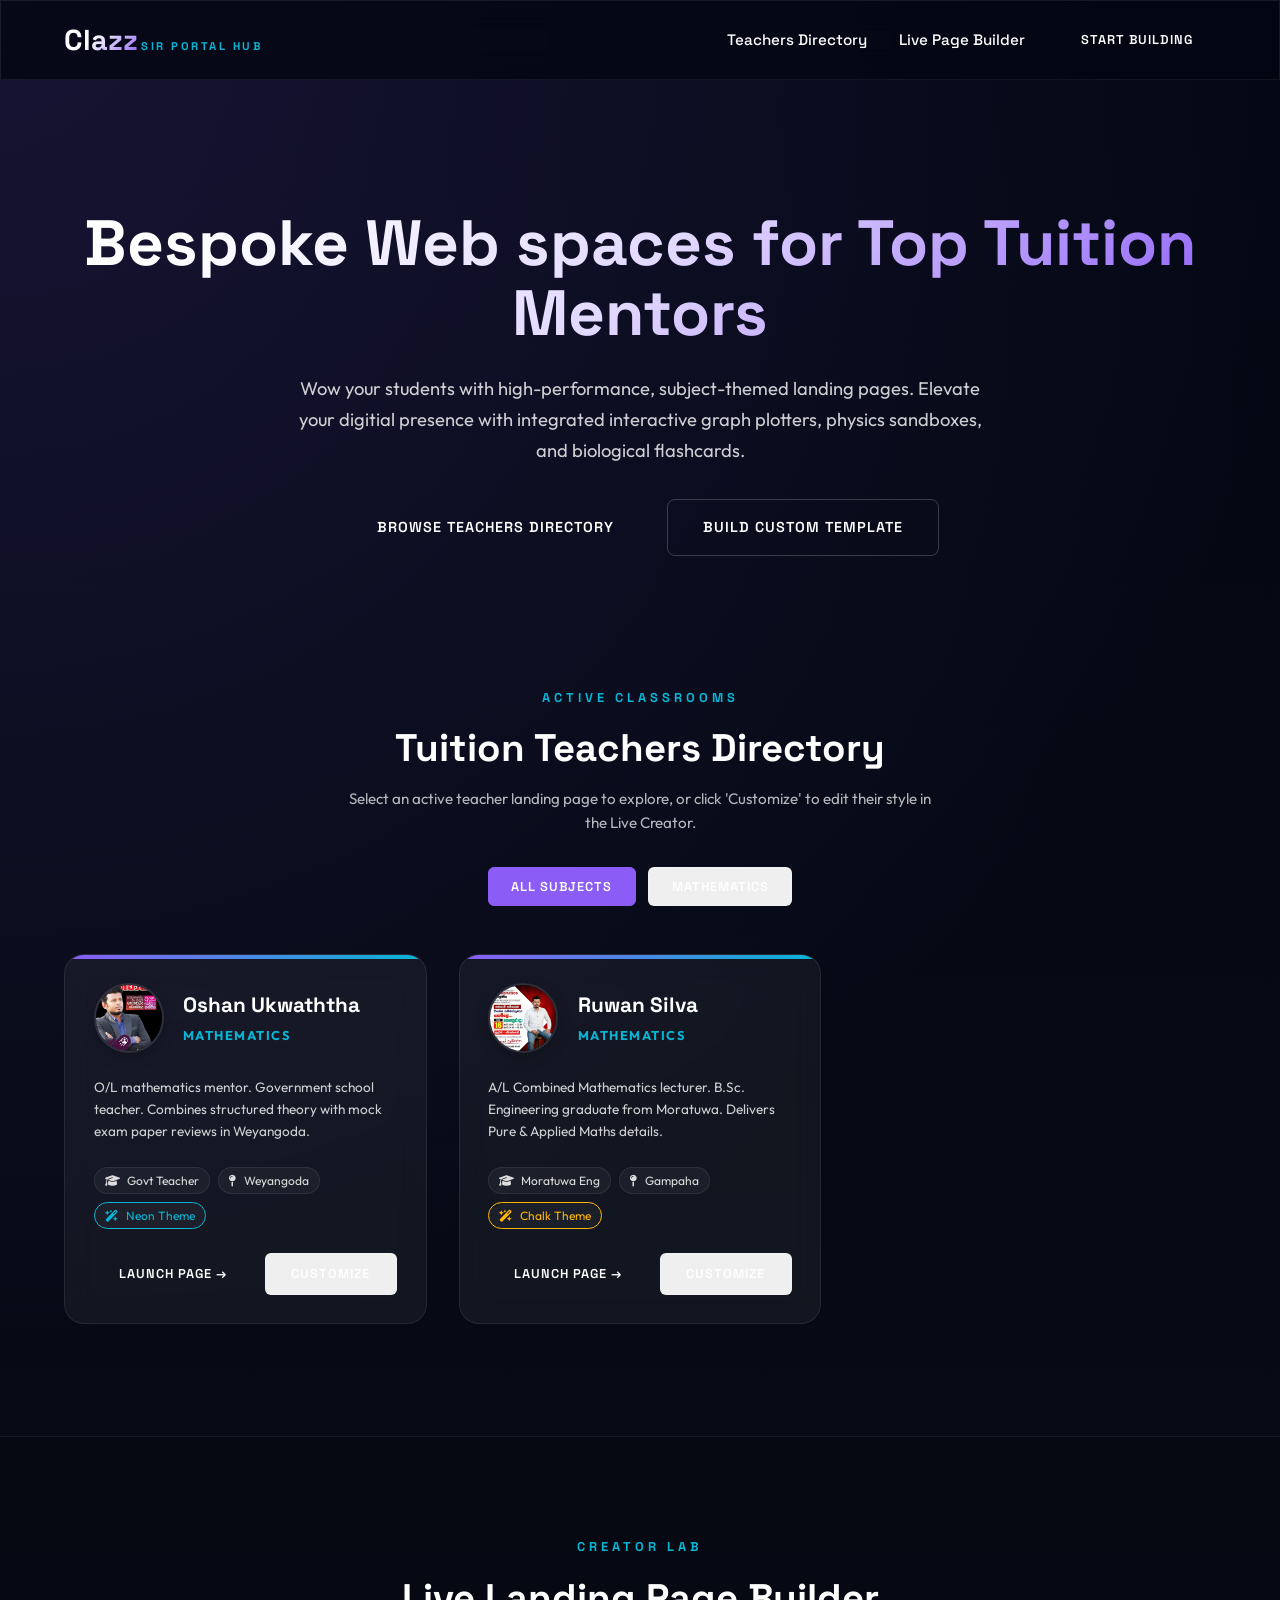
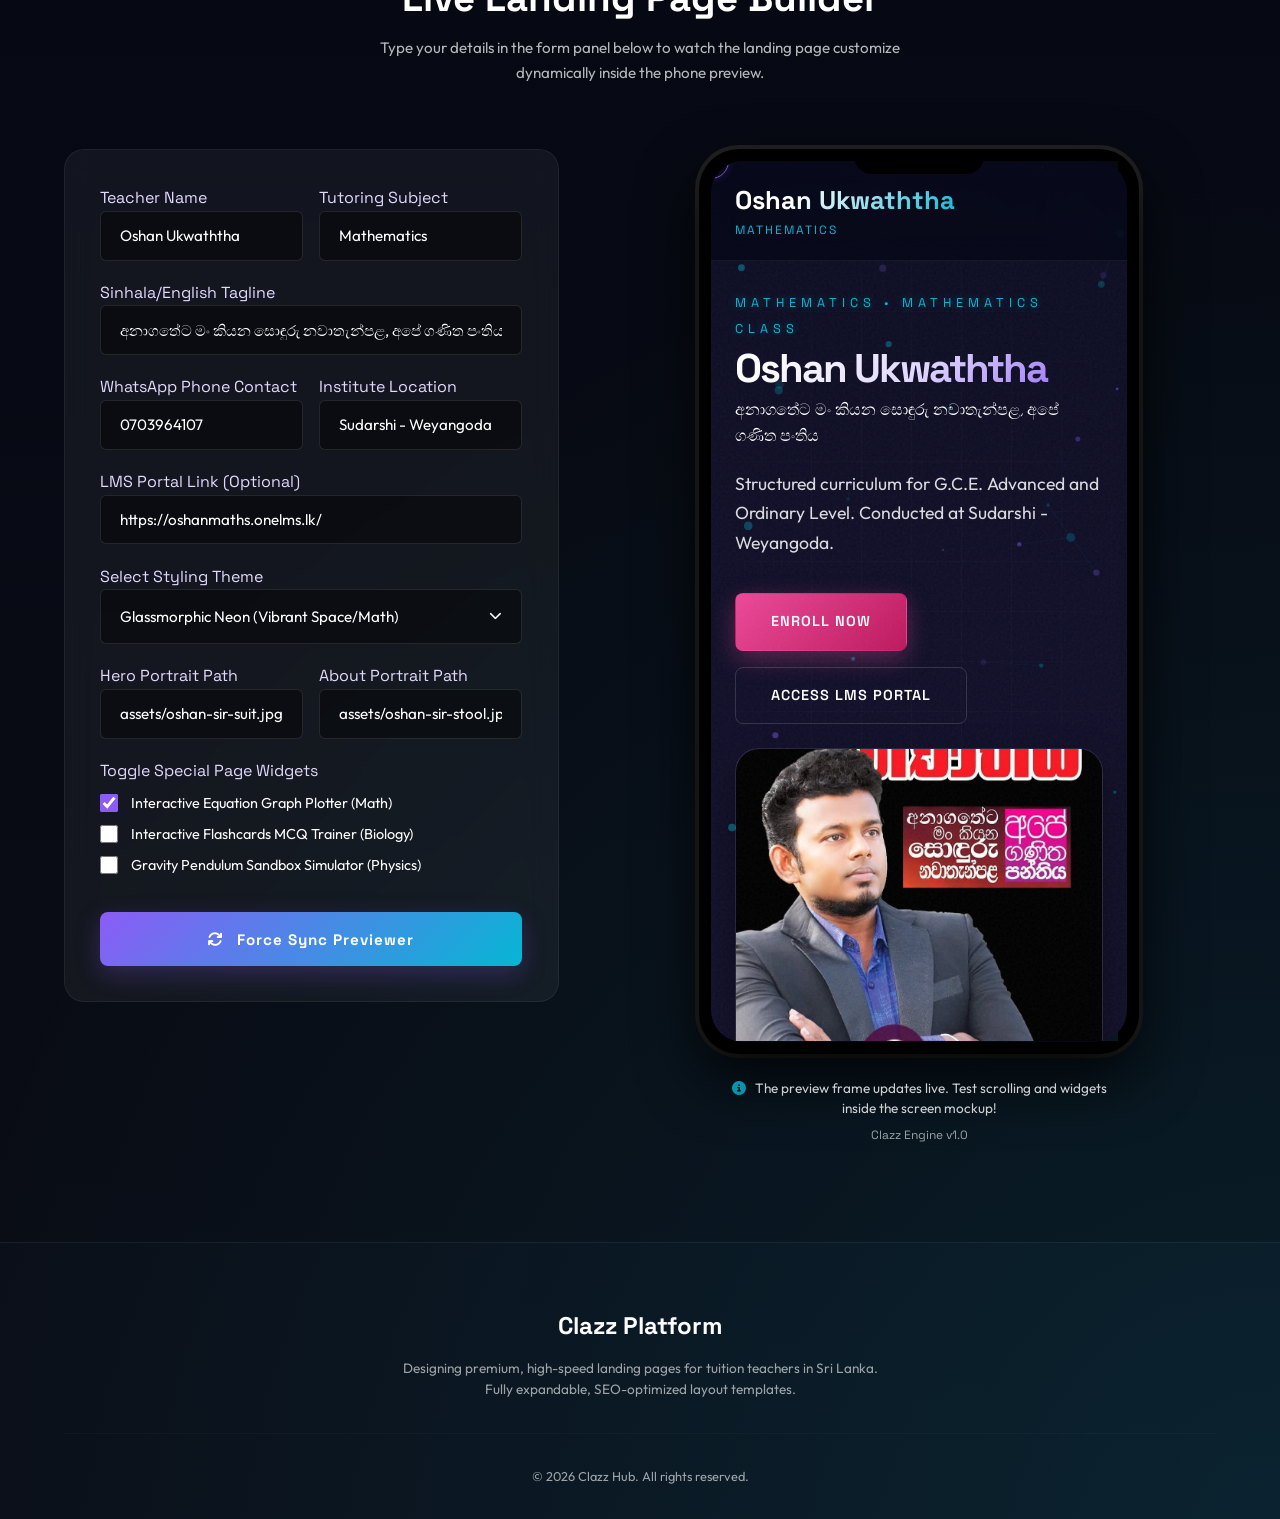
==== index.html @ f892ea35 "Implement 4 new bespoke styling themes: Minimalist Zen, Synthwave Terminal with typewriter effect, L" ====
<!DOCTYPE html>
<html lang="en">
<head>
  <meta charset="UTF-8">
  <meta name="viewport" content="width=device-width, initial-scale=1.0">
  <title>Clazz | Tuition Teacher Showcase & Landing Creator</title>
  
  <!-- Font Awesome -->
  <link rel="stylesheet" href="https://cdnjs.cloudflare.com/ajax/libs/font-awesome/6.5.2/css/all.min.css" />
  
  <!-- Core Clazz Stylesheet -->
  <link rel="stylesheet" href="css/clazz-core.css?v=1.0.2">
  
  <!-- Hub Stylesheet -->
  <link rel="stylesheet" href="css/hub.css?v=1.0.2">
  
  <style>
    .hub-filter-tab {
      cursor: pointer;
    }
    
    .hub-filter-tab.active {
      background: var(--hub-primary);
      color: #fff !important;
      border-color: var(--hub-primary);
    }
    
    .form-checkbox-group {
      display: flex;
      flex-direction: column;
      gap: 0.5rem;
      text-align: left;
      margin-top: 0.5rem;
    }
    
    .form-checkbox-item {
      display: flex;
      align-items: center;
      gap: 0.8rem;
      font-size: 0.9rem;
      cursor: pointer;
      user-select: none;
    }
    
    .form-checkbox-item input {
      width: 18px;
      height: 18px;
      cursor: pointer;
      accent-color: var(--hub-primary);
    }
  </style>
</head>
<body class="hub-body">

  <!-- Noise Overlay for Cinematic Texture -->
  <div class="noise-overlay"></div>

  <!-- Header / Navigation -->
  <nav class="navbar glass" style="border-bottom: 1px solid var(--hub-border); background: rgba(3, 7, 18, 0.8);">
    <div class="container" style="display: flex; justify-content: space-between; align-items: center; padding: 1rem 1.5rem;">
      <a href="#" class="nav-brand">
        <span class="logo-text" style="background: linear-gradient(135deg, #fff 40%, var(--hub-primary) 100%); -webkit-background-clip: text; -webkit-text-fill-color: transparent; font-family: 'Space Grotesk', sans-serif; font-size: 1.8rem; font-weight: 800;">Clazz</span>
        <span style="font-size: 0.7rem; color: var(--hub-secondary); text-transform: uppercase; font-family: 'Space Grotesk', sans-serif; letter-spacing: 2.5px; font-weight: bold; margin-top: -3px;">Sir Portal Hub</span>
      </a>
      <div class="nav-links" style="display: flex; align-items: center; gap: 2rem;">
        <a href="#teachers-section" class="nav-link" style="font-family: 'Space Grotesk', sans-serif; font-size: 0.95rem; font-weight: 500;">Teachers Directory</a>
        <a href="#creator-section" class="nav-link" style="font-family: 'Space Grotesk', sans-serif; font-size: 0.95rem; font-weight: 500;">Live Page Builder</a>
        <a href="#creator-section" class="btn btn-sm btn-primary">Start Building</a>
      </div>
    </div>
  </nav>

  <!-- Hero Section -->
  <header class="hub-hero">
    <div class="container">
      <h1>Bespoke Web spaces for Top Tuition Mentors</h1>
      <p>Wow your students with high-performance, subject-themed landing pages. Elevate your digitial presence with integrated interactive graph plotters, physics sandboxes, and biological flashcards.</p>
      <div class="flex-center" style="gap: 1rem; flex-wrap: wrap;">
        <a href="#teachers-section" class="btn btn-primary">Browse Teachers Directory</a>
        <a href="#creator-section" class="btn btn-outline" style="color: #fff; border-color: rgba(255,255,255,0.2);">Build Custom Template</a>
      </div>
    </div>
  </header>

  <!-- Teachers Showcase Directory -->
  <section id="teachers-section" style="padding: 4rem 0;">
    <div class="container">
      <div style="text-align: center; margin-bottom: 2rem;">
        <span style="font-family: 'Space Grotesk', sans-serif; font-size: 0.8rem; letter-spacing: 4px; color: var(--hub-secondary); font-weight: bold; text-transform: uppercase;">Active Classrooms</span>
        <h2 style="font-family: 'Space Grotesk', sans-serif; font-size: 2.4rem; font-weight: 800; margin-top: 0.5rem; margin-bottom: 0.5rem;">Tuition Teachers Directory</h2>
        <p style="opacity: 0.7; font-size: 0.95rem; max-width: 600px; margin: 0 auto;">Select an active teacher landing page to explore, or click 'Customize' to edit their style in the Live Creator.</p>
      </div>
      
      <!-- Category Tabs -->
      <div class="flex-center" style="gap: 0.8rem; margin: 2rem 0; flex-wrap: wrap;">
        <button class="btn btn-sm hub-filter-tab active" data-filter="all">All Subjects</button>
        <button class="btn btn-sm btn-outline hub-filter-tab" style="color: #fff; border-color: rgba(255,255,255,0.15);" data-filter="mathematics">Mathematics</button>
      </div>
      
      <!-- Directory Grid -->
      <div class="teacher-grid">
        <!-- Oshan Sir Card -->
        <div class="teacher-hub-card glass" data-subject="mathematics">
          <div class="hub-card-header">
            <img class="hub-card-avatar" src="assets/oshan-sir-suit.jpg" alt="Oshan Ukwaththa">
            <div class="hub-card-title">
              <h3>Oshan Ukwaththa</h3>
              <span>Mathematics</span>
            </div>
          </div>
          <p style="font-size: 0.85rem; opacity: 0.8; line-height: 1.6;">O/L mathematics mentor. Government school teacher. Combines structured theory with mock exam paper reviews in Weyangoda.</p>
          <div class="hub-card-tags">
            <span class="hub-card-tag"><i class="fa-solid fa-graduation-cap" style="margin-right: 4px;"></i> Govt Teacher</span>
            <span class="hub-card-tag"><i class="fa-solid fa-map-pin" style="margin-right: 4px;"></i> Weyangoda</span>
            <span class="hub-card-tag" style="border-color: var(--hub-secondary); color: var(--hub-secondary);"><i class="fa-solid fa-wand-magic-sparkles" style="margin-right: 4px;"></i> Neon Theme</span>
          </div>
          <div class="hub-card-actions">
            <a href="oshan-maths.html" target="_blank" class="btn btn-sm btn-primary">Launch Page &rarr;</a>
            <button class="btn btn-sm btn-outline btn-edit-teacher" style="color:#fff; border-color:rgba(255,255,255,0.15);" data-teacher="oshan">Customize</button>
          </div>
        </div>
        
        <!-- Ruwan Sir Card -->
        <div class="teacher-hub-card glass" data-subject="mathematics">
          <div class="hub-card-header">
            <img class="hub-card-avatar" src="assets/oshan-sir-stool.jpg" alt="Ruwan Silva">
            <div class="hub-card-title">
              <h3>Ruwan Silva</h3>
              <span>Mathematics</span>
            </div>
          </div>
          <p style="font-size: 0.85rem; opacity: 0.8; line-height: 1.6;">A/L Combined Mathematics lecturer. B.Sc. Engineering graduate from Moratuwa. Delivers Pure & Applied Maths details.</p>
          <div class="hub-card-tags">
            <span class="hub-card-tag"><i class="fa-solid fa-graduation-cap" style="margin-right: 4px;"></i> Moratuwa Eng</span>
            <span class="hub-card-tag"><i class="fa-solid fa-map-pin" style="margin-right: 4px;"></i> Gampaha</span>
            <span class="hub-card-tag" style="border-color: #ffb700; color: #ffb700;"><i class="fa-solid fa-wand-magic-sparkles" style="margin-right: 4px;"></i> Chalk Theme</span>
          </div>
          <div class="hub-card-actions">
            <a href="ruwan-maths.html" target="_blank" class="btn btn-sm btn-primary">Launch Page &rarr;</a>
            <button class="btn btn-sm btn-outline btn-edit-teacher" style="color:#fff; border-color:rgba(255,255,255,0.15);" data-teacher="ruwan">Customize</button>
          </div>
        </div>
      </div>
    </div>
  </section>

  <!-- Live Clazz Creator / Previewer -->
  <section id="creator-section" class="creator-section">
    <div class="container">
      <div style="text-align: center; margin-bottom: 4rem;">
        <span style="font-family: 'Space Grotesk', sans-serif; font-size: 0.8rem; letter-spacing: 4px; color: var(--hub-secondary); font-weight: bold; text-transform: uppercase;">Creator Lab</span>
        <h2 style="font-family: 'Space Grotesk', sans-serif; font-size: 2.4rem; font-weight: 800; margin-top: 0.5rem; margin-bottom: 0.5rem;">Live Landing Page Builder</h2>
        <p style="opacity: 0.7; font-size: 0.95rem; max-width: 600px; margin: 0 auto;">Type your details in the form panel below to watch the landing page customize dynamically inside the phone preview.</p>
      </div>
      
      <div class="creator-grid">
        <!-- Input Form Panel -->
        <div class="creator-form-panel">
          <form id="hubCreatorForm" class="glass form-card" style="border-radius: 20px; border: 1px solid var(--hub-border); display: flex; flex-direction: column; gap: 1.2rem;">
            
            <div class="form-group-row">
              <div class="form-group">
                <label for="creName" style="color: #e2d9ff; font-family: 'Space Grotesk', sans-serif;">Teacher Name</label>
                <input type="text" id="creName" class="form-input" style="background: rgba(0,0,0,0.4);" value="Oshan Ukwaththa">
              </div>
              <div class="form-group">
                <label for="creSub" style="color: #e2d9ff; font-family: 'Space Grotesk', sans-serif;">Tutoring Subject</label>
                <input type="text" id="creSub" class="form-input" style="background: rgba(0,0,0,0.4);" value="Mathematics">
              </div>
            </div>
            
            <div class="form-group">
              <label for="creTag" style="color: #e2d9ff; font-family: 'Space Grotesk', sans-serif;">Sinhala/English Tagline</label>
              <input type="text" id="creTag" class="form-input" style="background: rgba(0,0,0,0.4);" value="අනාගතේට මං කියන සොඳුරු නවාතැන්පළ, අපේ ගණිත පංතිය">
            </div>

            <div class="form-group-row">
              <div class="form-group">
                <label for="crePhone" style="color: #e2d9ff; font-family: 'Space Grotesk', sans-serif;">WhatsApp Phone Contact</label>
                <input type="tel" id="crePhone" class="form-input" style="background: rgba(0,0,0,0.4);" value="0703964107">
              </div>
              <div class="form-group">
                <label for="creLoc" style="color: #e2d9ff; font-family: 'Space Grotesk', sans-serif;">Institute Location</label>
                <input type="text" id="creLoc" class="form-input" style="background: rgba(0,0,0,0.4);" value="Sudarshi - Weyangoda">
              </div>
            </div>

            <div class="form-group">
              <label for="creLms" style="color: #e2d9ff; font-family: 'Space Grotesk', sans-serif;">LMS Portal Link (Optional)</label>
              <input type="url" id="creLms" class="form-input" style="background: rgba(0,0,0,0.4);" placeholder="e.g. https://oshanmaths.onelms.lk/" value="https://oshanmaths.onelms.lk/">
            </div>

            <div class="form-group">
              <label style="color: #e2d9ff; font-family: 'Space Grotesk', sans-serif;">Select Styling Theme</label>
              <div class="custom-select-wrapper" style="position: relative; width: 100%;">
                <div class="custom-select-trigger form-input" onclick="toggleCustomSelect(event)" style="display: flex; justify-content: space-between; align-items: center; cursor: pointer; background: rgba(0, 0, 0, 0.4) !important;">
                  <span id="selectedThemeText" style="pointer-events: none;">Glassmorphic Neon (Vibrant Space/Math)</span>
                  <i class="fa-solid fa-chevron-down" id="themeChevron" style="font-size: 0.8rem; transition: transform 0.3s; margin-left: 8px; pointer-events: none;"></i>
                </div>
                <div class="custom-options glass" id="themeOptionsList" style="position: absolute; top: calc(100% + 6px); left: 0; right: 0; border-radius: 8px; z-index: 1000; display: none; flex-direction: column; overflow: hidden; box-shadow: 0 10px 25px rgba(0,0,0,0.5);">
                  <div class="custom-option active" data-value="neon" onclick="selectCustomOption(event, 'neon')" style="padding: 0.8rem 1.2rem; cursor: pointer; transition: all 0.2s;">Glassmorphic Neon (Vibrant Space/Math)</div>
                  <div class="custom-option" data-value="chalk" onclick="selectCustomOption(event, 'chalk')" style="padding: 0.8rem 1.2rem; cursor: pointer; transition: all 0.2s;">Chalkboard Blackboard (Chalk/Handwritten)</div>
                  <div class="custom-option" data-value="cyber" onclick="selectCustomOption(event, 'cyber')" style="padding: 0.8rem 1.2rem; cursor: pointer; transition: all 0.2s;">Cyber Bio-Verse (Neon Cyberpunk/Biology)</div>
                  <div class="custom-option" data-value="lux" onclick="selectCustomOption(event, 'lux')" style="padding: 0.8rem 1.2rem; cursor: pointer; transition: all 0.2s;">Luxury Academic (Gold/Navy/Commerce)</div>
                  <div class="custom-option" data-value="minimal" onclick="selectCustomOption(event, 'minimal')" style="padding: 0.8rem 1.2rem; cursor: pointer; transition: all 0.2s;">Minimalist Zen (Apple-Style/Clean)</div>
                  <div class="custom-option" data-value="terminal" onclick="selectCustomOption(event, 'terminal')" style="padding: 0.8rem 1.2rem; cursor: pointer; transition: all 0.2s;">Synthwave Terminal (Retro-Tech/ICT)</div>
                  <div class="custom-option" data-value="prism" onclick="selectCustomOption(event, 'prism')" style="padding: 0.8rem 1.2rem; cursor: pointer; transition: all 0.2s;">Liquid Prism (Molecular/Chemistry)</div>
                  <div class="custom-option" data-value="heritage" onclick="selectCustomOption(event, 'heritage')" style="padding: 0.8rem 1.2rem; cursor: pointer; transition: all 0.2s;">Classic Heritage (Ink & Gold/Literature)</div>
                </div>
                <!-- Hidden input to store value for JS engine -->
                <input type="hidden" id="creTheme" value="neon">
              </div>
            </div>

            <div class="form-group-row">
              <div class="form-group">
                <label for="creHeroPhoto" style="color: #e2d9ff; font-family: 'Space Grotesk', sans-serif;">Hero Portrait Path</label>
                <input type="text" id="creHeroPhoto" class="form-input" style="background: rgba(0,0,0,0.4);" value="assets/oshan-sir-suit.jpg">
              </div>
              <div class="form-group">
                <label for="creAboutPhoto" style="color: #e2d9ff; font-family: 'Space Grotesk', sans-serif;">About Portrait Path</label>
                <input type="text" id="creAboutPhoto" class="form-input" style="background: rgba(0,0,0,0.4);" value="assets/oshan-sir-stool.jpg">
              </div>
            </div>
            
            <div class="form-group">
              <label style="color: #e2d9ff; font-family: 'Space Grotesk', sans-serif;">Toggle Special Page Widgets</label>
              <div class="form-checkbox-group">
                <label class="form-checkbox-item">
                  <input type="checkbox" id="wGraph" checked>
                  <span>Interactive Equation Graph Plotter (Math)</span>
                </label>
                <label class="form-checkbox-item">
                  <input type="checkbox" id="wMCQ">
                  <span>Interactive Flashcards MCQ Trainer (Biology)</span>
                </label>
                <label class="form-checkbox-item">
                  <input type="checkbox" id="wPhysics">
                  <span>Gravity Pendulum Sandbox Simulator (Physics)</span>
                </label>
              </div>
            </div>

            <button type="button" class="creator-btn" onclick="updatePreview()" style="margin-top: 1rem;">
              <i class="fa-solid fa-arrows-rotate" style="margin-right: 8px;"></i> Force Sync Previewer
            </button>
          </form>
        </div>
        
        <!-- Live iPhone Device Previewer Pane -->
        <div class="preview-panel">
          <div class="phone-mockup">
            <div class="phone-notch"></div>
            <div class="phone-screen">
              <iframe id="previewIframe" src="template.html?t=custom"></iframe>
            </div>
          </div>
          <div style="text-align: center; max-width: 380px;">
            <p style="font-size: 0.85rem; opacity: 0.8; line-height: 1.5; margin-bottom: 0.5rem;"><i class="fa-solid fa-circle-info" style="color: var(--hub-secondary); margin-right: 6px;"></i> The preview frame updates live. Test scrolling and widgets inside the screen mockup!</p>
            <div style="font-size: 0.75rem; opacity: 0.6; font-family: var(--font-head);">Clazz Engine v1.0</div>
          </div>
        </div>
        
      </div>
    </div>
  </section>

  <!-- Footer -->
  <footer style="padding: 4rem 0 2rem; border-top: 1px solid var(--hub-border);">
    <div class="container" style="text-align: center;">
      <h3 style="font-family: 'Space Grotesk', sans-serif; font-size: 1.5rem; font-weight: 700; color: #fff; margin-bottom: 0.8rem;">Clazz Platform</h3>
      <p style="font-size: 0.85rem; opacity: 0.6; max-width: 500px; margin: 0 auto 2rem;">Designing premium, high-speed landing pages for tuition teachers in Sri Lanka. Fully expandable, SEO-optimized layout templates.</p>
      <div style="border-top: 1px solid rgba(255,255,255,0.05); padding-top: 2rem; font-size: 0.8rem; opacity: 0.6;">
        <p>&copy; 2026 Clazz Hub. All rights reserved.</p>
      </div>
    </div>
  </footer>

  <!-- Scripts -->
  <script src="js/config.js?v=1.0.2"></script>
  <script src="js/hub.js?v=1.0.2"></script>
</body>
</html>
---- css/clazz-core.css ----
/* Clazz Core Stylesheet
   ========================================================================== */
@import url('https://fonts.googleapis.com/css2?family=Outfit:wght@300;400;500;600;700;800;900&family=Space+Grotesk:wght@400;500;700&family=Noto+Sans+Sinhala:wght@400;500;700&family=Caveat:wght@400;700&display=swap');

:root {
  /* Common variables */
  --transition-fast: all 0.2s cubic-bezier(0.4, 0, 0.2, 1);
  --transition-normal: all 0.4s cubic-bezier(0.25, 1, 0.5, 1);
  --transition-slow: all 0.6s cubic-bezier(0.16, 1, 0.3, 1);
  --font-body: 'Outfit', sans-serif;
  --font-head: 'Space Grotesk', sans-serif;
  --font-sinhala: 'Noto Sans Sinhala', sans-serif;
  --font-hand: 'Caveat', cursive;
  
  --max-width: 1200px;
}

/* Reset & Base Styles */
* {
  margin: 0;
  padding: 0;
  box-sizing: border-box;
  outline: none;
}

html {
  scroll-behavior: smooth;
  font-size: 16px;
  overflow-x: hidden;
}

body {
  font-family: var(--font-body);
  line-height: 1.6;
  -webkit-font-smoothing: antialiased;
  -moz-osx-font-smoothing: grayscale;
}

a {
  text-decoration: none;
  color: inherit;
  transition: var(--transition-fast);
}

img {
  max-width: 100%;
  height: auto;
  display: block;
}

ul, ol {
  list-style: none;
}

/* Container */
.container {
  width: 100%;
  max-width: var(--max-width);
  margin: 0 auto;
  padding: 0 1.5rem;
}

/* Typography Utilities */
.sinhala-text {
  font-family: var(--font-sinhala);
}

.handwriting {
  font-family: var(--font-hand);
}

/* Preloader */
.preloader {
  position: fixed;
  inset: 0;
  z-index: 10000;
  display: flex;
  flex-direction: column;
  align-items: center;
  justify-content: center;
  transition: opacity 0.8s cubic-bezier(0.25, 1, 0.5, 1), visibility 0.8s;
}

.preloader.hidden {
  opacity: 0;
  visibility: hidden;
  pointer-events: none;
}

.preloader-spinner {
  width: 60px;
  height: 60px;
  border-radius: 50%;
  border: 3px solid transparent;
  animation: core-spin 1.5s linear infinite;
  margin-bottom: 1.5rem;
}

@keyframes core-spin {
  0% { transform: rotate(0deg); }
  100% { transform: rotate(360deg); }
}

.preloader-text {
  font-family: var(--font-head);
  font-size: 1.2rem;
  letter-spacing: 4px;
  font-weight: 500;
  animation: pulse-glow 1.5s infinite ease-in-out;
}

/* Glassmorphism System */
.glass {
  background: rgba(255, 255, 255, 0.05);
  backdrop-filter: blur(16px);
  -webkit-backdrop-filter: blur(16px);
  border: 1px solid rgba(255, 255, 255, 0.08);
}

.glass-card {
  border-radius: 16px;
  padding: 2.5rem 2rem;
  box-shadow: 0 15px 35px rgba(0, 0, 0, 0.3);
  transition: var(--transition-normal);
}

/* Grid & Layouts */
.grid-2 {
  display: grid;
  grid-template-columns: repeat(2, 1fr);
  gap: 2.5rem;
}

.grid-3 {
  display: grid;
  grid-template-columns: repeat(3, 1fr);
  gap: 2rem;
}

.grid-4 {
  display: grid;
  grid-template-columns: repeat(4, 1fr);
  gap: 1.5rem;
}

.flex-center {
  display: flex;
  align-items: center;
  justify-content: center;
}

/* Common Animations */
.float-element {
  animation: float 6s ease-in-out infinite;
}

@keyframes float {
  0%, 100% { transform: translateY(0); }
  50% { transform: translateY(-15px); }
}

.pulse-glow {
  animation: pulse-glow 2s infinite alternate;
}

@keyframes pulse-glow {
  0% { opacity: 0.6; transform: scale(0.98); }
  100% { opacity: 1; transform: scale(1); }
}

/* Scroll Indicators */
.scroll-indicator {
  position: absolute;
  bottom: 2.5rem;
  left: 50%;
  transform: translateX(-50%);
  display: flex;
  flex-direction: column;
  align-items: center;
  gap: 0.5rem;
  pointer-events: none;
  opacity: 0.7;
}

.scroll-indicator span {
  font-family: var(--font-head);
  font-size: 0.75rem;
  letter-spacing: 3px;
}

.scroll-line {
  width: 2px;
  height: 45px;
  background: linear-gradient(to bottom, currentColor, transparent);
  animation: scroll-slide 2.2s cubic-bezier(0.25, 1, 0.5, 1) infinite;
}

@keyframes scroll-slide {
  0% { transform: scaleY(0); transform-origin: top; }
  50% { transform: scaleY(1); transform-origin: top; }
  50.1% { transform-origin: bottom; }
  100% { transform: scaleY(0); transform-origin: bottom; }
}

/* Buttons */
.btn {
  display: inline-flex;
  align-items: center;
  justify-content: center;
  font-family: var(--font-head);
  font-weight: 600;
  letter-spacing: 1px;
  text-transform: uppercase;
  padding: 1rem 2.2rem;
  border-radius: 8px;
  border: 1px solid transparent;
  cursor: pointer;
  transition: var(--transition-normal);
  font-size: 0.9rem;
}

.btn-sm {
  padding: 0.6rem 1.4rem;
  font-size: 0.8rem;
  border-radius: 6px;
}

.btn-block {
  display: flex;
  width: 100%;
}

/* Custom Cursors */
@media (pointer: fine) {
  .custom-cursor {
    cursor: none !important;
  }
}

.cursor-dot, .cursor-ring {
  position: fixed;
  top: 0;
  left: 0;
  pointer-events: none;
  z-index: 100000;
  transform: translate(-50%, -50%);
  opacity: 0;
  transition: opacity 0.3s ease;
  mix-blend-mode: difference;
}

.cursor-dot {
  width: 6px;
  height: 6px;
  border-radius: 50%;
  background: #fff;
}

.cursor-ring {
  width: 36px;
  height: 36px;
  border-radius: 50%;
  border: 1.5px solid #fff;
  transition: width 0.3s, height 0.3s, border-color 0.3s, background-color 0.3s, transform 0.1s ease-out;
}

.cursor-ring.active {
  width: 50px;
  height: 50px;
  border-color: rgba(255, 255, 255, 0.5);
  background-color: rgba(255, 255, 255, 0.08);
}

/* Responsive Breakpoints */
@media (max-width: 1024px) {
  .grid-3 {
    grid-template-columns: repeat(2, 1fr);
  }
  .grid-4 {
    grid-template-columns: repeat(2, 1fr);
  }
}

@media (max-width: 768px) {
  .grid-2, .grid-3, .grid-4 {
    grid-template-columns: 1fr;
    gap: 1.5rem;
  }
  
  .glass-card {
    padding: 1.8rem 1.2rem;
  }
}

/* Global Form Input Styles */
.form-input {
  width: 100%;
  padding: 0.9rem 1.2rem;
  background: rgba(0, 0, 0, 0.4) !important;
  border: 1px solid rgba(255, 255, 255, 0.1) !important;
  border-radius: 6px;
  color: #ffffff !important;
  font-family: var(--font-body);
  font-size: 0.95rem;
  transition: var(--transition-fast);
}

.form-input:focus {
  border-color: var(--secondary-color, #06b6d4) !important;
  box-shadow: 0 0 10px rgba(6, 182, 212, 0.2) !important;
}

/* Override select dropdown option styling to ensure options are readable */
.form-input option {
  background: #0b0f19 !important;
  color: #ffffff !important;
  padding: 0.5rem;
}
---- css/hub.css ----
/* Clazz Discovery Hub & Page Creator Styles
   ========================================================================== */

:root {
  --hub-primary: #8b5cf6;
  --hub-secondary: #06b6d4;
  --hub-bg: #030712;
  --hub-card-bg: rgba(255, 255, 255, 0.03);
  --hub-border: rgba(255, 255, 255, 0.06);
}

body.hub-body {
  background-color: var(--hub-bg);
  color: #fff;
  font-family: 'Outfit', sans-serif;
  background-image: 
    radial-gradient(circle at 0% 0%, rgba(139, 92, 246, 0.15), transparent 40%),
    radial-gradient(circle at 100% 100%, rgba(6, 182, 212, 0.12), transparent 40%),
    linear-gradient(180deg, var(--hub-bg) 0%, #0b0f19 100%);
  min-height: 100vh;
}

/* Hub Grid Layout */
.hub-hero {
  padding: 8rem 0 4rem;
  text-align: center;
}

.hub-hero h1 {
  font-family: 'Space Grotesk', sans-serif;
  font-weight: 800;
  font-size: clamp(2.5rem, 5vw, 4.2rem);
  line-height: 1.1;
  background: linear-gradient(135deg, #ffffff 10%, #e2d9ff 50%, var(--hub-primary) 100%);
  -webkit-background-clip: text;
  -webkit-text-fill-color: transparent;
  margin-bottom: 1.5rem;
}

.hub-hero p {
  font-size: 1.15rem;
  opacity: 0.8;
  max-width: 700px;
  margin: 0 auto 2rem;
  line-height: 1.7;
}

/* Directory Cards */
.teacher-grid {
  display: grid;
  grid-template-columns: repeat(auto-fill, minmax(320px, 1fr));
  gap: 2rem;
  margin: 3rem 0;
}

.teacher-hub-card {
  border-radius: 20px;
  padding: 1.8rem;
  display: flex;
  flex-direction: column;
  gap: 1.5rem;
  position: relative;
  overflow: hidden;
  transition: all 0.4s cubic-bezier(0.25, 1, 0.5, 1);
}

.teacher-hub-card::before {
  content: "";
  position: absolute;
  top: 0;
  left: 0;
  right: 0;
  height: 4px;
  background: linear-gradient(90deg, var(--hub-primary), var(--hub-secondary));
}

.teacher-hub-card:hover {
  transform: translateY(-8px);
  border-color: rgba(6, 182, 212, 0.2);
  box-shadow: 0 20px 40px rgba(0, 0, 0, 0.4), 0 0 20px rgba(6, 182, 212, 0.05);
}

.hub-card-header {
  display: flex;
  align-items: center;
  gap: 1.2rem;
}

.hub-card-avatar {
  width: 70px;
  height: 70px;
  border-radius: 50%;
  object-fit: cover;
  border: 2px solid rgba(255, 255, 255, 0.1);
  box-shadow: 0 5px 15px rgba(0,0,0,0.2);
}

.hub-card-title h3 {
  font-family: 'Space Grotesk', sans-serif;
  font-size: 1.3rem;
  font-weight: 700;
  color: #fff;
}

.hub-card-title span {
  font-size: 0.8rem;
  text-transform: uppercase;
  letter-spacing: 1.5px;
  color: var(--hub-secondary);
  font-weight: bold;
}

.hub-card-tags {
  display: flex;
  gap: 0.5rem;
  flex-wrap: wrap;
}

.hub-card-tag {
  background: rgba(255,255,255,0.04);
  border: 1px solid rgba(255,255,255,0.08);
  font-size: 0.75rem;
  padding: 3px 10px;
  border-radius: 20px;
  color: #ddd;
}

.hub-card-actions {
  display: grid;
  grid-template-columns: 1.2fr 1fr;
  gap: 0.8rem;
  margin-top: auto;
}

/* Creator Layout */
.creator-section {
  padding: 6rem 0;
  border-top: 1px solid var(--hub-border);
  background: rgba(0, 0, 0, 0.15);
}

.creator-grid {
  display: grid;
  grid-template-columns: 1fr 1.2fr;
  gap: 4rem;
  align-items: start;
}

.creator-form-panel {
  display: flex;
  flex-direction: column;
  gap: 2rem;
}

.form-group-row {
  display: grid;
  grid-template-columns: repeat(2, 1fr);
  gap: 1rem;
}

.form-card {
  padding: 2.2rem;
  border-radius: 16px;
}

.creator-btn {
  background: linear-gradient(135deg, var(--hub-primary) 0%, var(--hub-secondary) 100%);
  color: #fff;
  border: none;
  font-family: 'Space Grotesk', sans-serif;
  font-weight: 700;
  letter-spacing: 1px;
  box-shadow: 0 8px 24px rgba(139, 92, 246, 0.25);
  cursor: pointer;
  border-radius: 8px;
  padding: 1.1rem;
  transition: all 0.3s ease;
  font-size: 0.95rem;
}

.creator-btn:hover {
  transform: translateY(-2px);
  box-shadow: 0 12px 30px rgba(139, 92, 246, 0.45);
}

/* Preview Device Mockup */
.preview-panel {
  position: sticky;
  top: 7rem;
  display: flex;
  flex-direction: column;
  align-items: center;
  gap: 1.5rem;
}

.phone-mockup {
  width: 100%;
  max-width: 440px;
  aspect-ratio: 9 / 18.5;
  background: #000;
  border-radius: 40px;
  padding: 12px;
  box-shadow: 0 25px 60px rgba(0, 0, 0, 0.8), 0 0 0 4px #222;
  position: relative;
  overflow: hidden;
}

.phone-screen {
  width: 100%;
  height: 100%;
  background: #050816;
  border-radius: 32px;
  overflow: hidden;
  position: relative;
}

.phone-notch {
  position: absolute;
  top: 0;
  left: 50%;
  transform: translateX(-50%);
  width: 130px;
  height: 25px;
  background: #000;
  border-bottom-left-radius: 18px;
  border-bottom-right-radius: 18px;
  z-index: 100;
}

.phone-screen iframe {
  width: 100%;
  height: 100%;
  border: none;
  display: block;
}

/* Responsive Hub */
@media (max-width: 1024px) {
  .creator-grid {
    grid-template-columns: 1fr;
    gap: 3rem;
  }
  
  .preview-panel {
    position: static;
  }
}

/* Custom Select Dropdown Styles */
.custom-select-trigger:hover {
  border-color: var(--hub-primary) !important;
}

.custom-options {
  background: rgba(11, 15, 25, 0.96) !important;
  backdrop-filter: blur(15px);
  -webkit-backdrop-filter: blur(15px);
  border: 1px solid rgba(255, 255, 255, 0.1) !important;
  border-radius: 8px;
}

.custom-option {
  font-size: 0.9rem;
  color: rgba(255, 255, 255, 0.85) !important;
  padding: 0.8rem 1.2rem;
  cursor: pointer;
  transition: all 0.2s;
  text-align: left;
}

.custom-option:hover {
  background: rgba(139, 92, 246, 0.15) !important;
  color: #ffffff !important;
}

.custom-option.active {
  background: linear-gradient(135deg, var(--hub-primary), var(--hub-secondary)) !important;
  color: #ffffff !important;
  font-weight: 600;
}
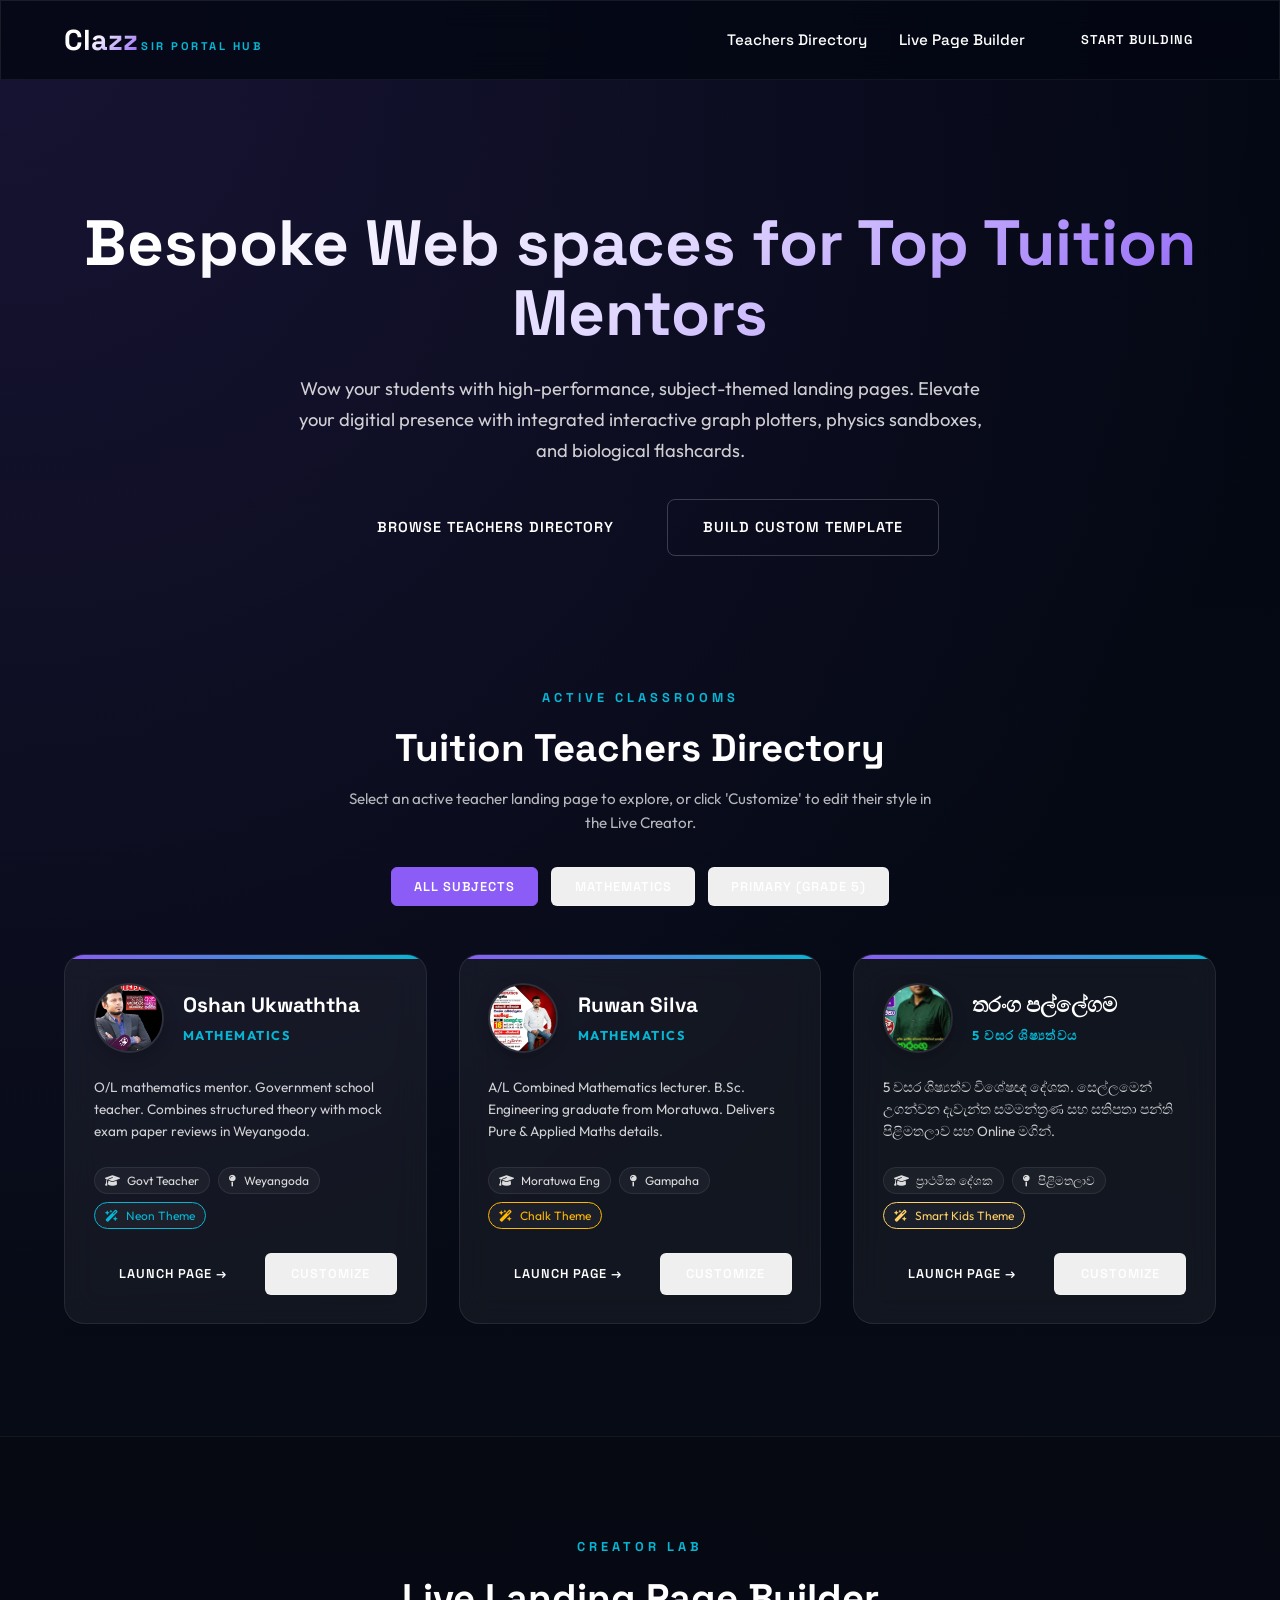
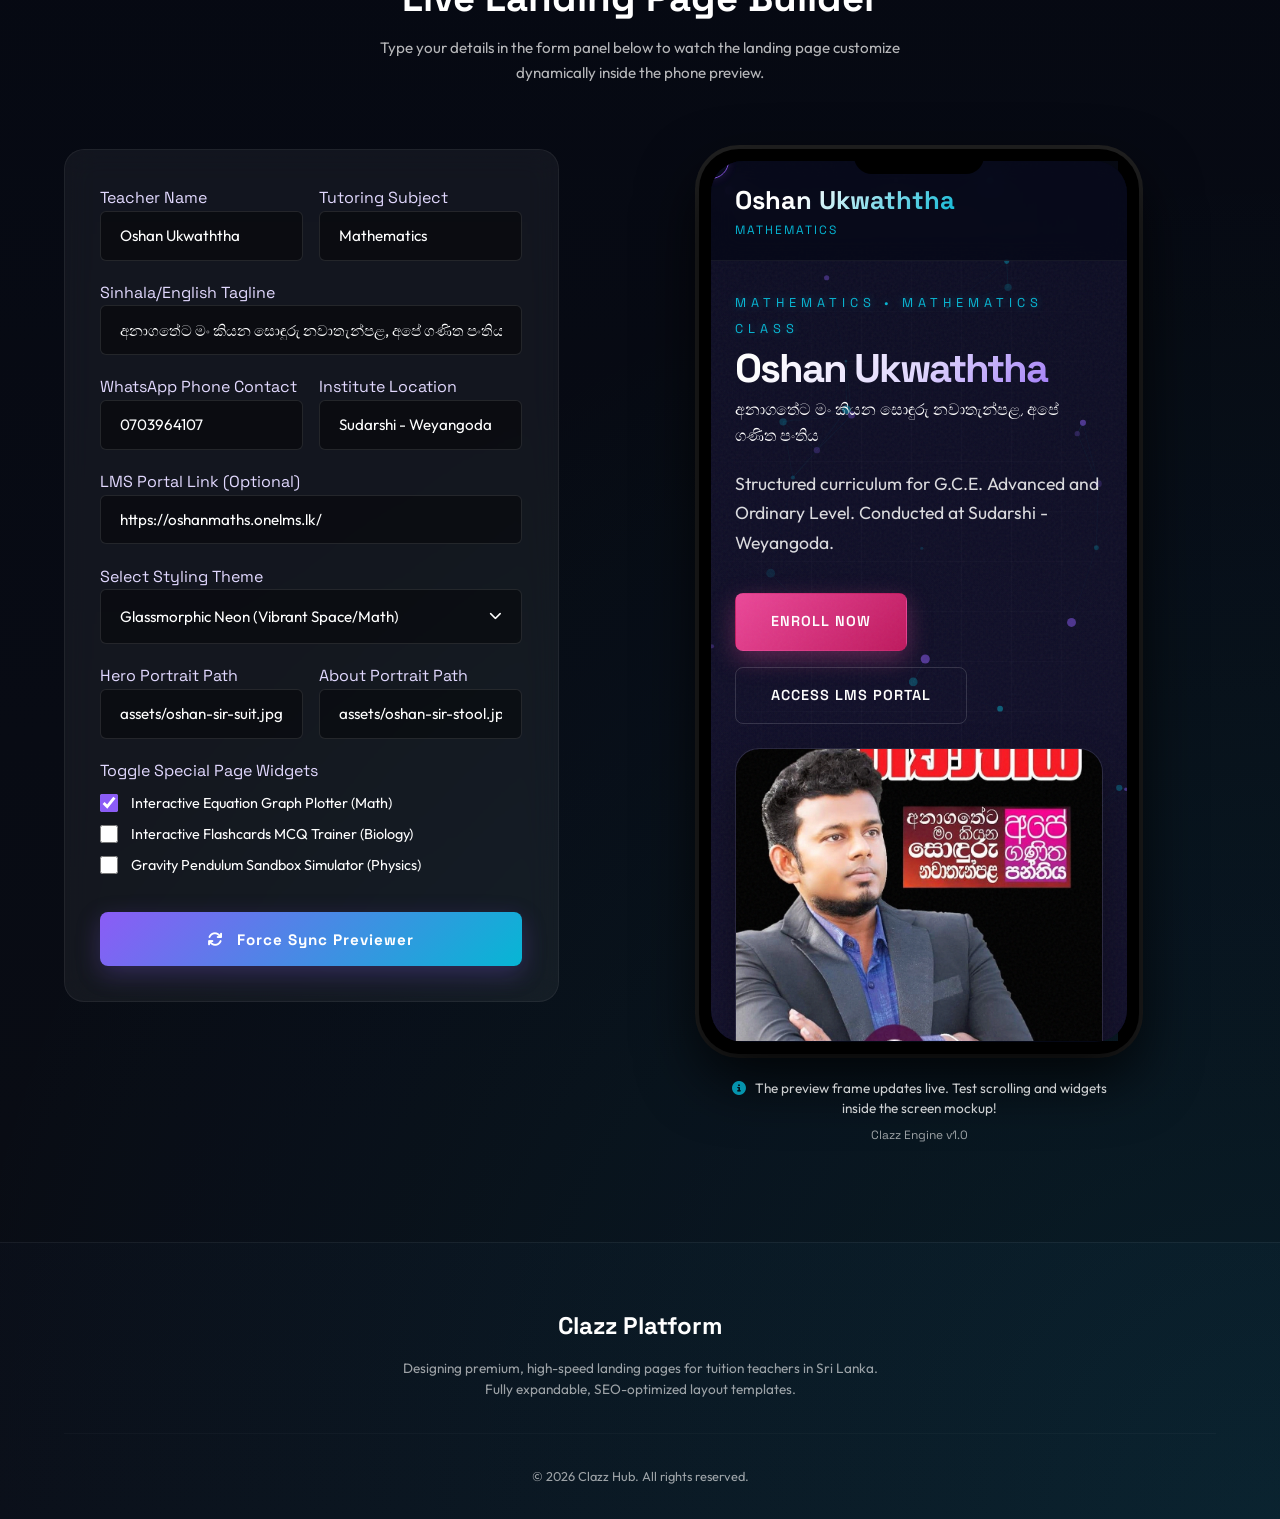
==== commit 3636fd0b: "Configure Tharanga Pallegama for 5 Grade Scholarship, crop portrait, add YouTube videos showcase ren" ====
--- a/index.html
+++ b/index.html
@@ -95,6 +95,7 @@
       <div class="flex-center" style="gap: 0.8rem; margin: 2rem 0; flex-wrap: wrap;">
         <button class="btn btn-sm hub-filter-tab active" data-filter="all">All Subjects</button>
         <button class="btn btn-sm btn-outline hub-filter-tab" style="color: #fff; border-color: rgba(255,255,255,0.15);" data-filter="mathematics">Mathematics</button>
+        <button class="btn btn-sm btn-outline hub-filter-tab" style="color: #fff; border-color: rgba(255,255,255,0.15);" data-filter="primary">Primary (Grade 5)</button>
       </div>
       
       <!-- Directory Grid -->
@@ -138,6 +139,27 @@
           <div class="hub-card-actions">
             <a href="ruwan-maths.html" target="_blank" class="btn btn-sm btn-primary">Launch Page &rarr;</a>
             <button class="btn btn-sm btn-outline btn-edit-teacher" style="color:#fff; border-color:rgba(255,255,255,0.15);" data-teacher="ruwan">Customize</button>
+          </div>
+        </div>
+        
+        <!-- Tharanga Sir Card -->
+        <div class="teacher-hub-card glass" data-subject="primary">
+          <div class="hub-card-header">
+            <img class="hub-card-avatar" src="assets/tharanga-sir.jpg" alt="තරංග පල්ලේගම">
+            <div class="hub-card-title">
+              <h3>තරංග පල්ලේගම</h3>
+              <span>5 වසර ශිෂ්‍යත්වය</span>
+            </div>
+          </div>
+          <p style="font-size: 0.85rem; opacity: 0.8; line-height: 1.6;">5 වසර ශිෂ්‍යත්ව විශේෂඥ දේශක. සෙල්ලමෙන් උගන්වන දැවැන්ත සම්මන්ත්‍රණ සහ සතිපතා පන්ති පිළිමතලාව සහ Online මගින්.</p>
+          <div class="hub-card-tags">
+            <span class="hub-card-tag"><i class="fa-solid fa-graduation-cap" style="margin-right: 4px;"></i> ප්‍රාථමික දේශක</span>
+            <span class="hub-card-tag"><i class="fa-solid fa-map-pin" style="margin-right: 4px;"></i> පිළිමතලාව</span>
+            <span class="hub-card-tag" style="border-color: #ffd166; color: #ffd166;"><i class="fa-solid fa-wand-magic-sparkles" style="margin-right: 4px;"></i> Smart Kids Theme</span>
+          </div>
+          <div class="hub-card-actions">
+            <a href="tharanga-scholarship.html" target="_blank" class="btn btn-sm btn-primary">Launch Page &rarr;</a>
+            <button class="btn btn-sm btn-outline btn-edit-teacher" style="color:#fff; border-color:rgba(255,255,255,0.15);" data-teacher="tharanga">Customize</button>
           </div>
         </div>
       </div>
@@ -206,6 +228,9 @@
                   <div class="custom-option" data-value="terminal" onclick="selectCustomOption(event, 'terminal')" style="padding: 0.8rem 1.2rem; cursor: pointer; transition: all 0.2s;">Synthwave Terminal (Retro-Tech/ICT)</div>
                   <div class="custom-option" data-value="prism" onclick="selectCustomOption(event, 'prism')" style="padding: 0.8rem 1.2rem; cursor: pointer; transition: all 0.2s;">Liquid Prism (Molecular/Chemistry)</div>
                   <div class="custom-option" data-value="heritage" onclick="selectCustomOption(event, 'heritage')" style="padding: 0.8rem 1.2rem; cursor: pointer; transition: all 0.2s;">Classic Heritage (Ink & Gold/Literature)</div>
+                  <div class="custom-option" data-value="smart-kids" onclick="selectCustomOption(event, 'smart-kids')" style="padding: 0.8rem 1.2rem; cursor: pointer; transition: all 0.2s;">Smart Kids (Playful / Yellow-Blue)</div>
+                  <div class="custom-option" data-value="calm-scholar" onclick="selectCustomOption(event, 'calm-scholar')" style="padding: 0.8rem 1.2rem; cursor: pointer; transition: all 0.2s;">Calm Scholar (Mint Green / Stress-Free)</div>
+                  <div class="custom-option" data-value="pastel" onclick="selectCustomOption(event, 'pastel')" style="padding: 0.8rem 1.2rem; cursor: pointer; transition: all 0.2s;">Pastel Wonder (Baby Blue-Lavender / Soft)</div>
                 </div>
                 <!-- Hidden input to store value for JS engine -->
                 <input type="hidden" id="creTheme" value="neon">
--- a/css/clazz-core.css
+++ b/css/clazz-core.css
@@ -1,6 +1,6 @@
 /* Clazz Core Stylesheet
    ========================================================================== */
-@import url('https://fonts.googleapis.com/css2?family=Outfit:wght@300;400;500;600;700;800;900&family=Space+Grotesk:wght@400;500;700&family=Noto+Sans+Sinhala:wght@400;500;700&family=Caveat:wght@400;700&display=swap');
+@import url('https://fonts.googleapis.com/css2?family=Outfit:wght@300;400;500;600;700;800;900&family=Space+Grotesk:wght@400;500;700&family=Noto+Sans+Sinhala:wght@400;500;700&family=Caveat:wght@400;700&family=Gemunu+Libre:wght@400;500;600;700;800&family=Noto+Serif+Sinhala:wght@400;500;600;700;800&display=swap');
 
 :root {
   /* Common variables */
@@ -10,6 +10,8 @@
   --font-body: 'Outfit', sans-serif;
   --font-head: 'Space Grotesk', sans-serif;
   --font-sinhala: 'Noto Sans Sinhala', sans-serif;
+  --font-sinhala-formal: 'Noto Serif Sinhala', serif;
+  --font-sinhala-modern: 'Gemunu Libre', sans-serif;
   --font-hand: 'Caveat', cursive;
   
   --max-width: 1200px;
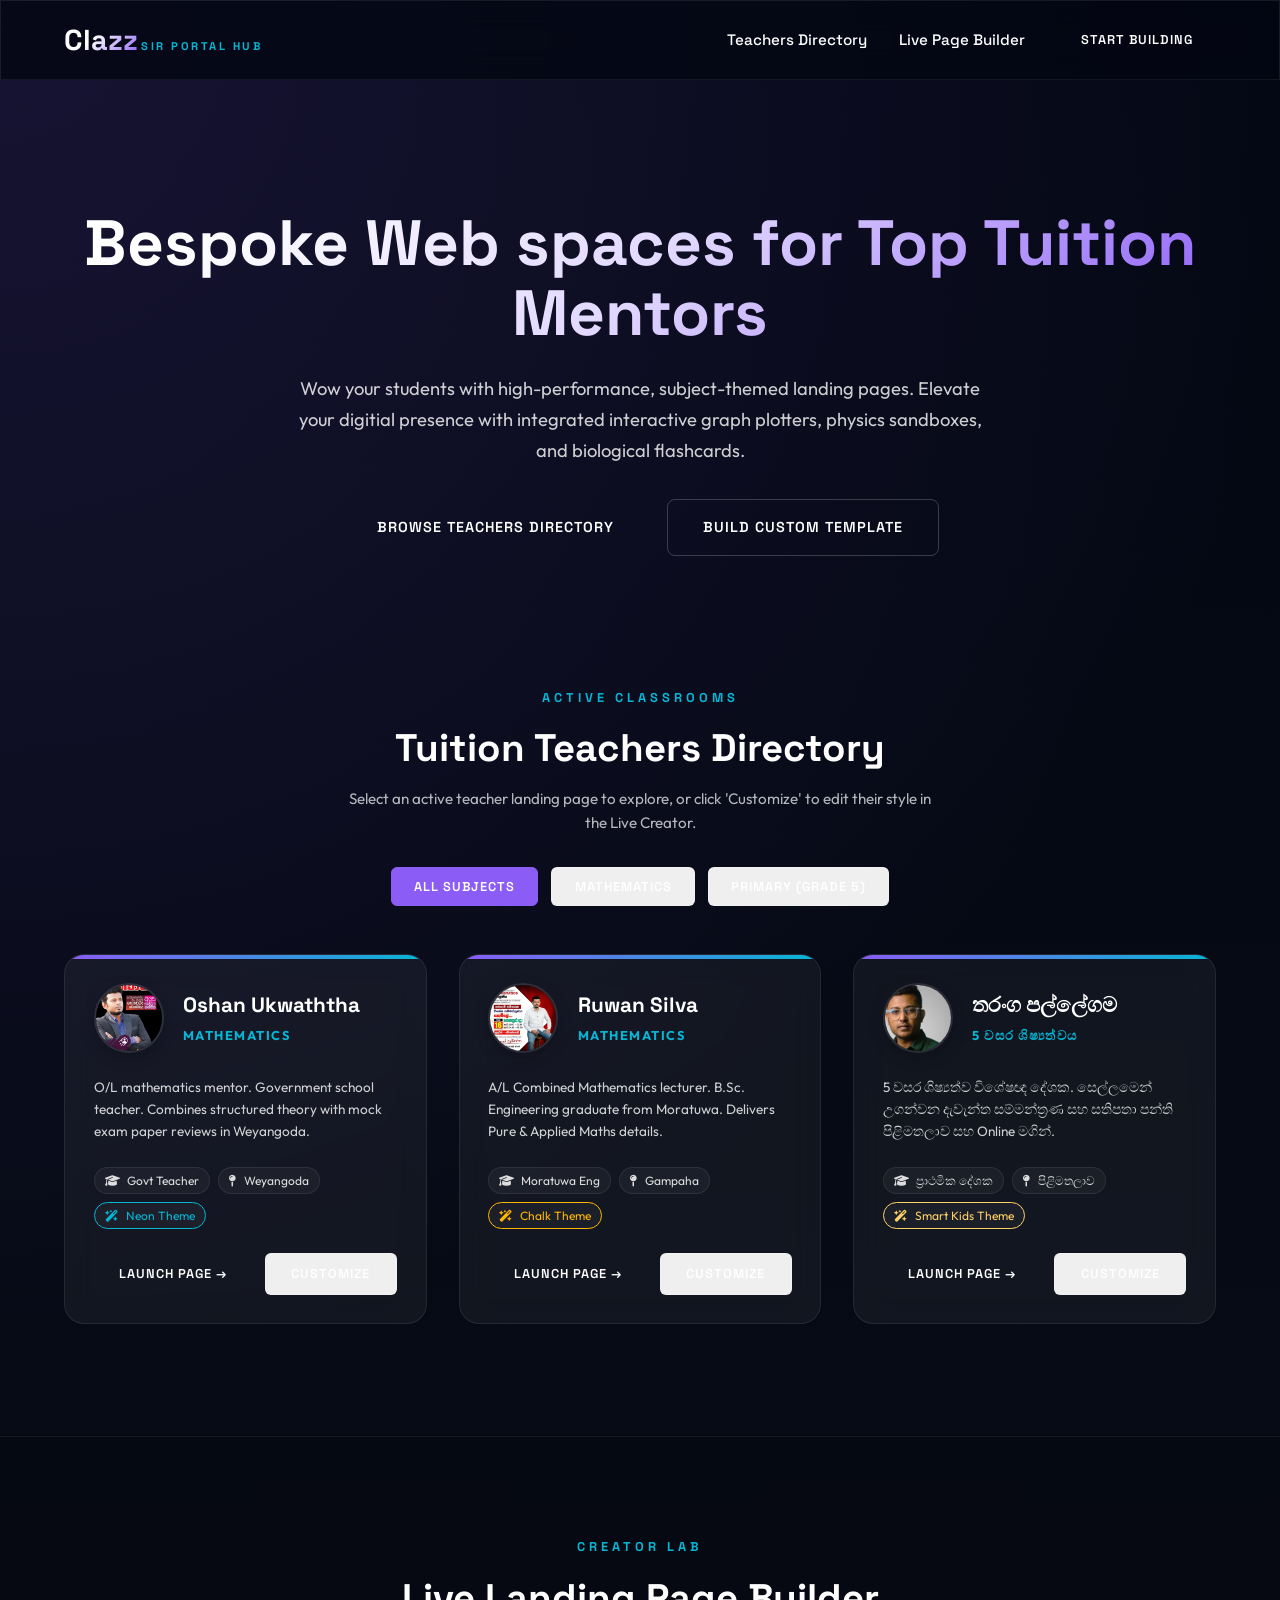
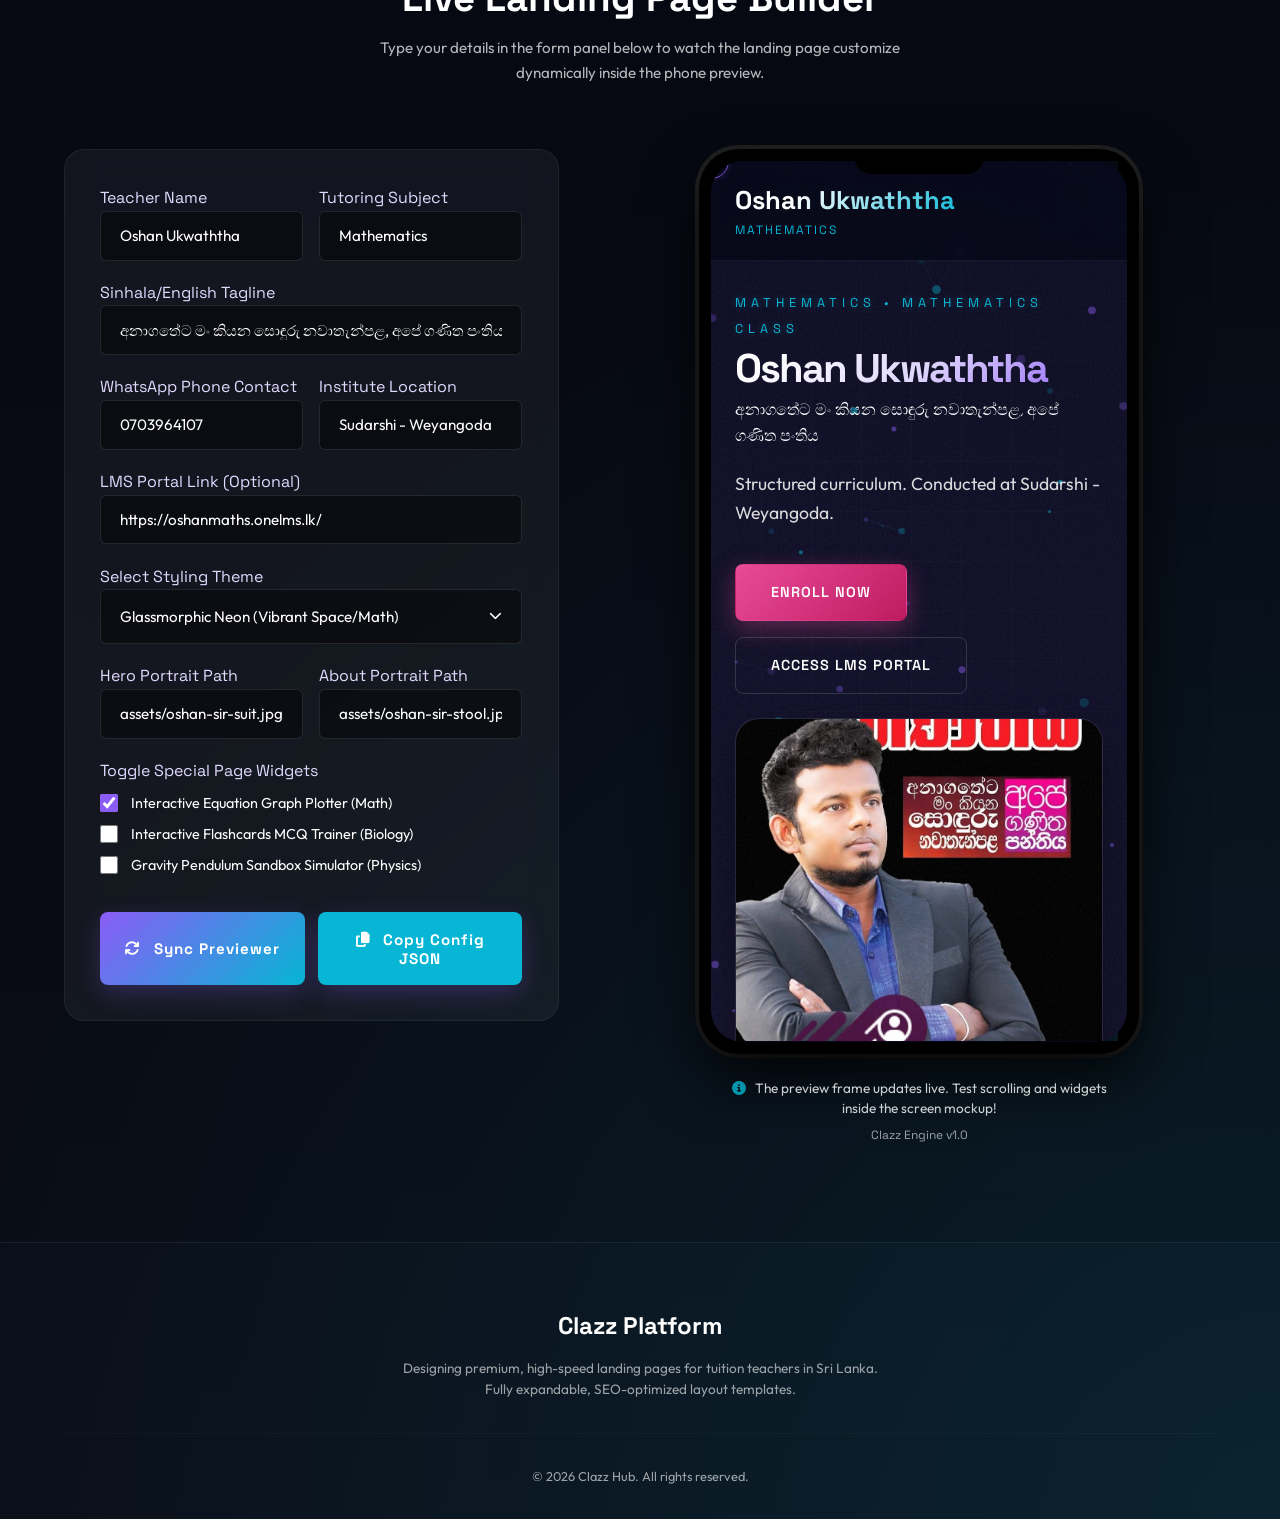
==== commit 7628aafd: "Add Copy Config JSON button to Live Creator for permanent configuration saving" ====
--- a/index.html
+++ b/index.html
@@ -266,9 +266,14 @@
               </div>
             </div>
 
-            <button type="button" class="creator-btn" onclick="updatePreview()" style="margin-top: 1rem;">
-              <i class="fa-solid fa-arrows-rotate" style="margin-right: 8px;"></i> Force Sync Previewer
-            </button>
+            <div style="display: flex; gap: 0.8rem; flex-wrap: wrap; margin-top: 1rem;">
+              <button type="button" class="creator-btn" onclick="updatePreview()" style="flex: 1; min-width: 150px; margin: 0;">
+                <i class="fa-solid fa-arrows-rotate" style="margin-right: 8px;"></i> Sync Previewer
+              </button>
+              <button type="button" class="creator-btn" onclick="copyConfigJSON()" style="flex: 1; min-width: 150px; margin: 0; background: var(--hub-secondary); border-color: var(--hub-secondary);">
+                <i class="fa-solid fa-copy" style="margin-right: 8px;"></i> Copy Config JSON
+              </button>
+            </div>
           </form>
         </div>
         
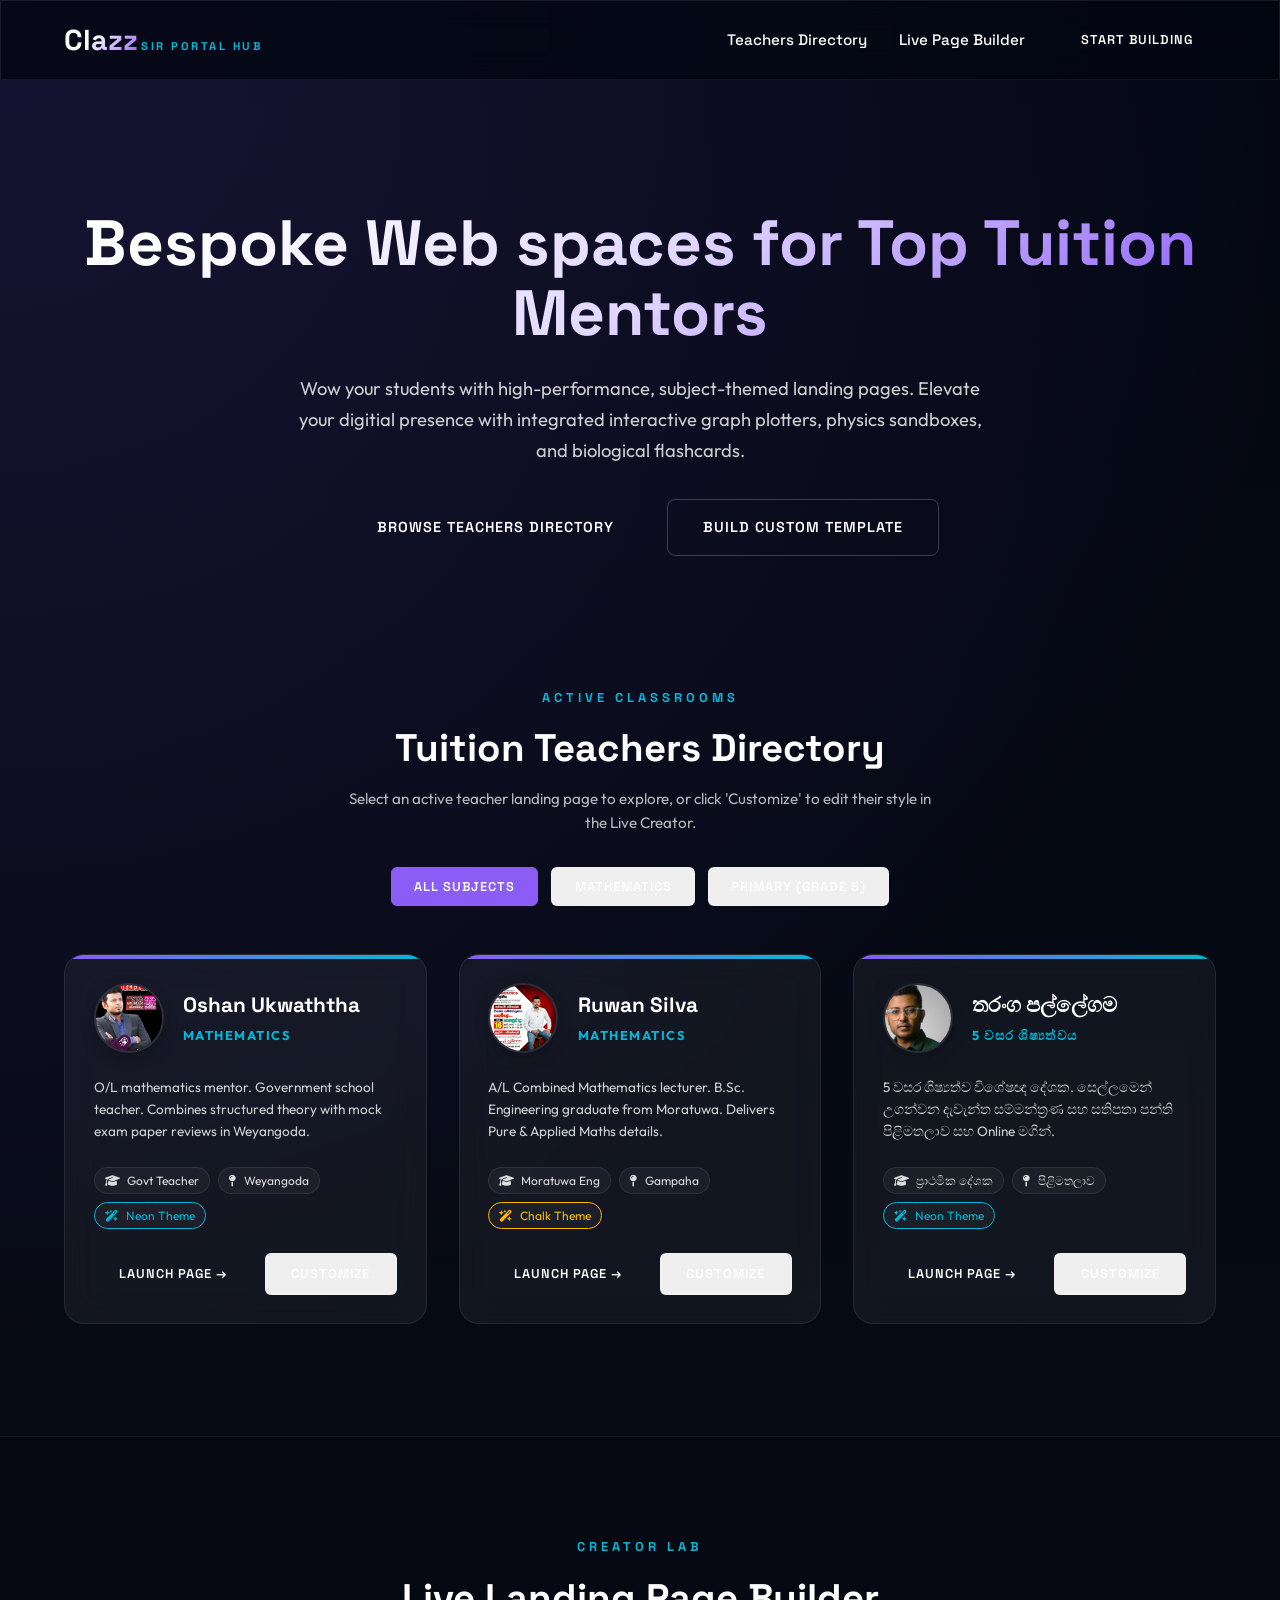
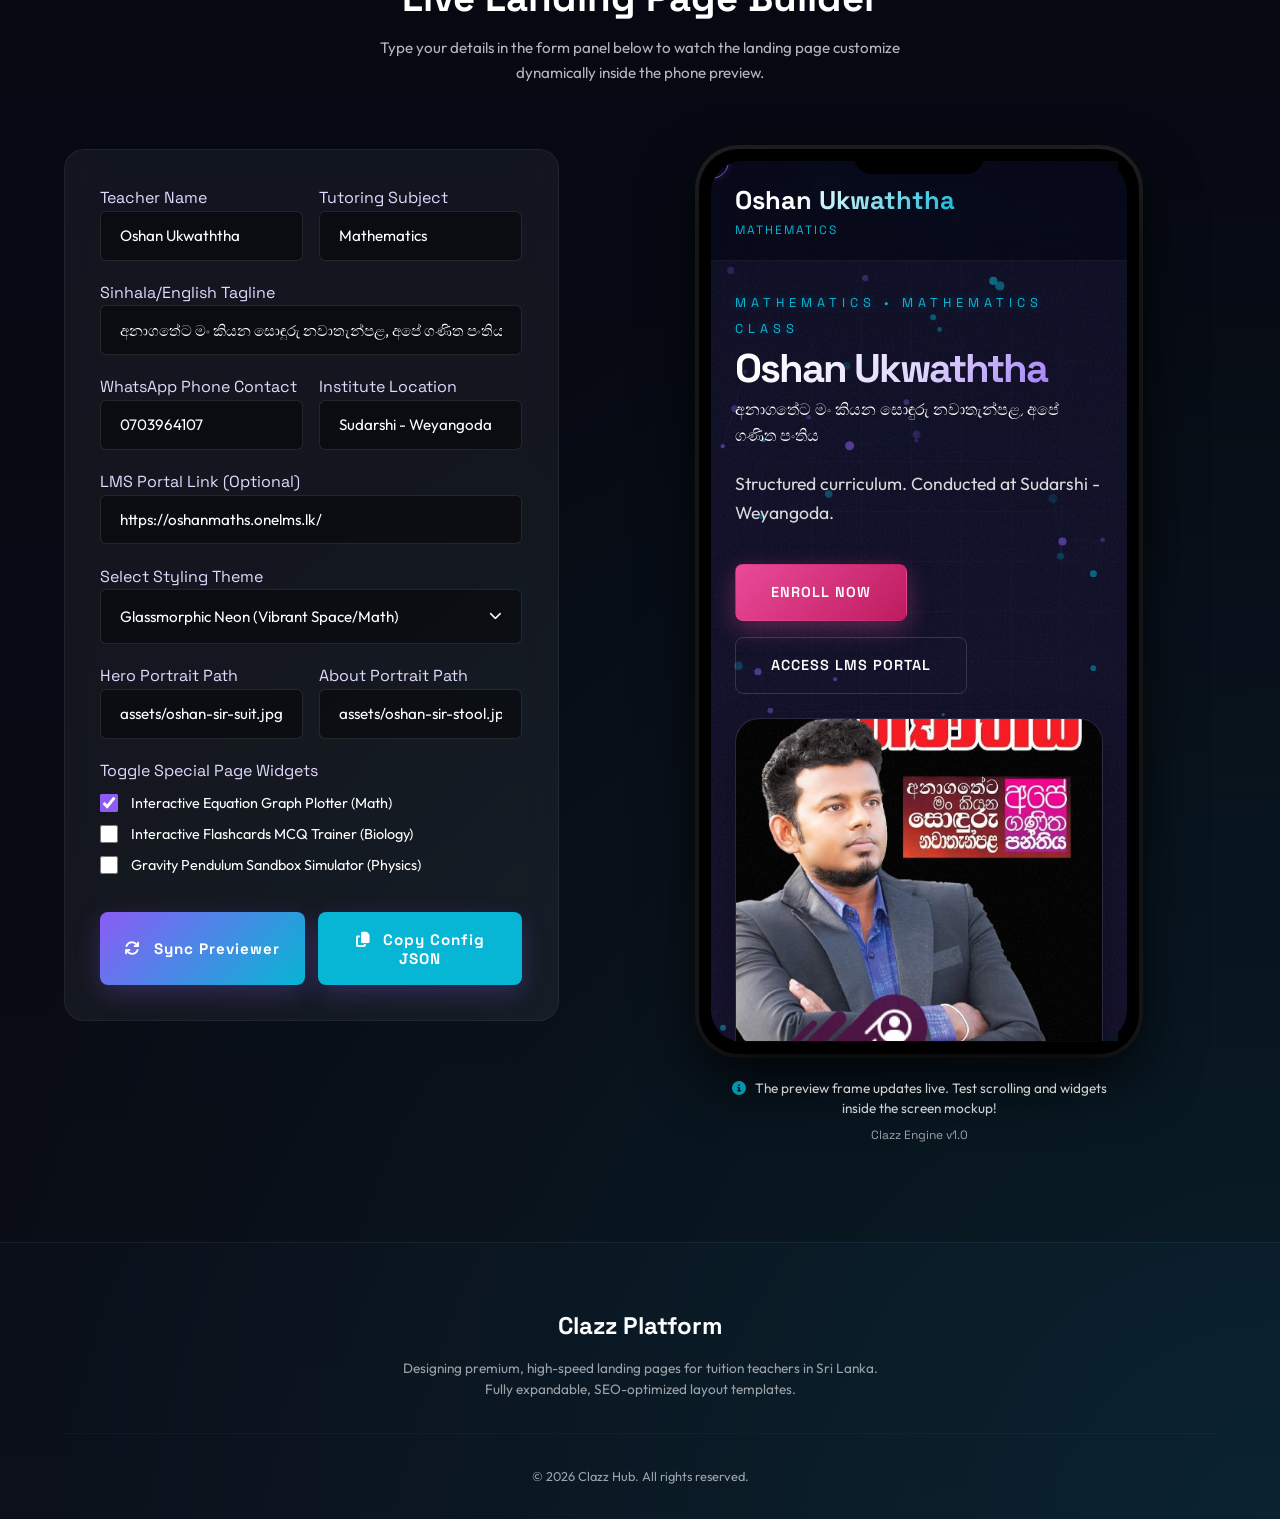
==== commit abc0754d: "Change Tharanga Sir's default theme to Glassmorphic Neon" ====
--- a/index.html
+++ b/index.html
@@ -155,7 +155,7 @@
           <div class="hub-card-tags">
             <span class="hub-card-tag"><i class="fa-solid fa-graduation-cap" style="margin-right: 4px;"></i> ප්‍රාථමික දේශක</span>
             <span class="hub-card-tag"><i class="fa-solid fa-map-pin" style="margin-right: 4px;"></i> පිළිමතලාව</span>
-            <span class="hub-card-tag" style="border-color: #ffd166; color: #ffd166;"><i class="fa-solid fa-wand-magic-sparkles" style="margin-right: 4px;"></i> Smart Kids Theme</span>
+            <span class="hub-card-tag" style="border-color: var(--hub-secondary); color: var(--hub-secondary);"><i class="fa-solid fa-wand-magic-sparkles" style="margin-right: 4px;"></i> Neon Theme</span>
           </div>
           <div class="hub-card-actions">
             <a href="tharanga-scholarship.html" target="_blank" class="btn btn-sm btn-primary">Launch Page &rarr;</a>
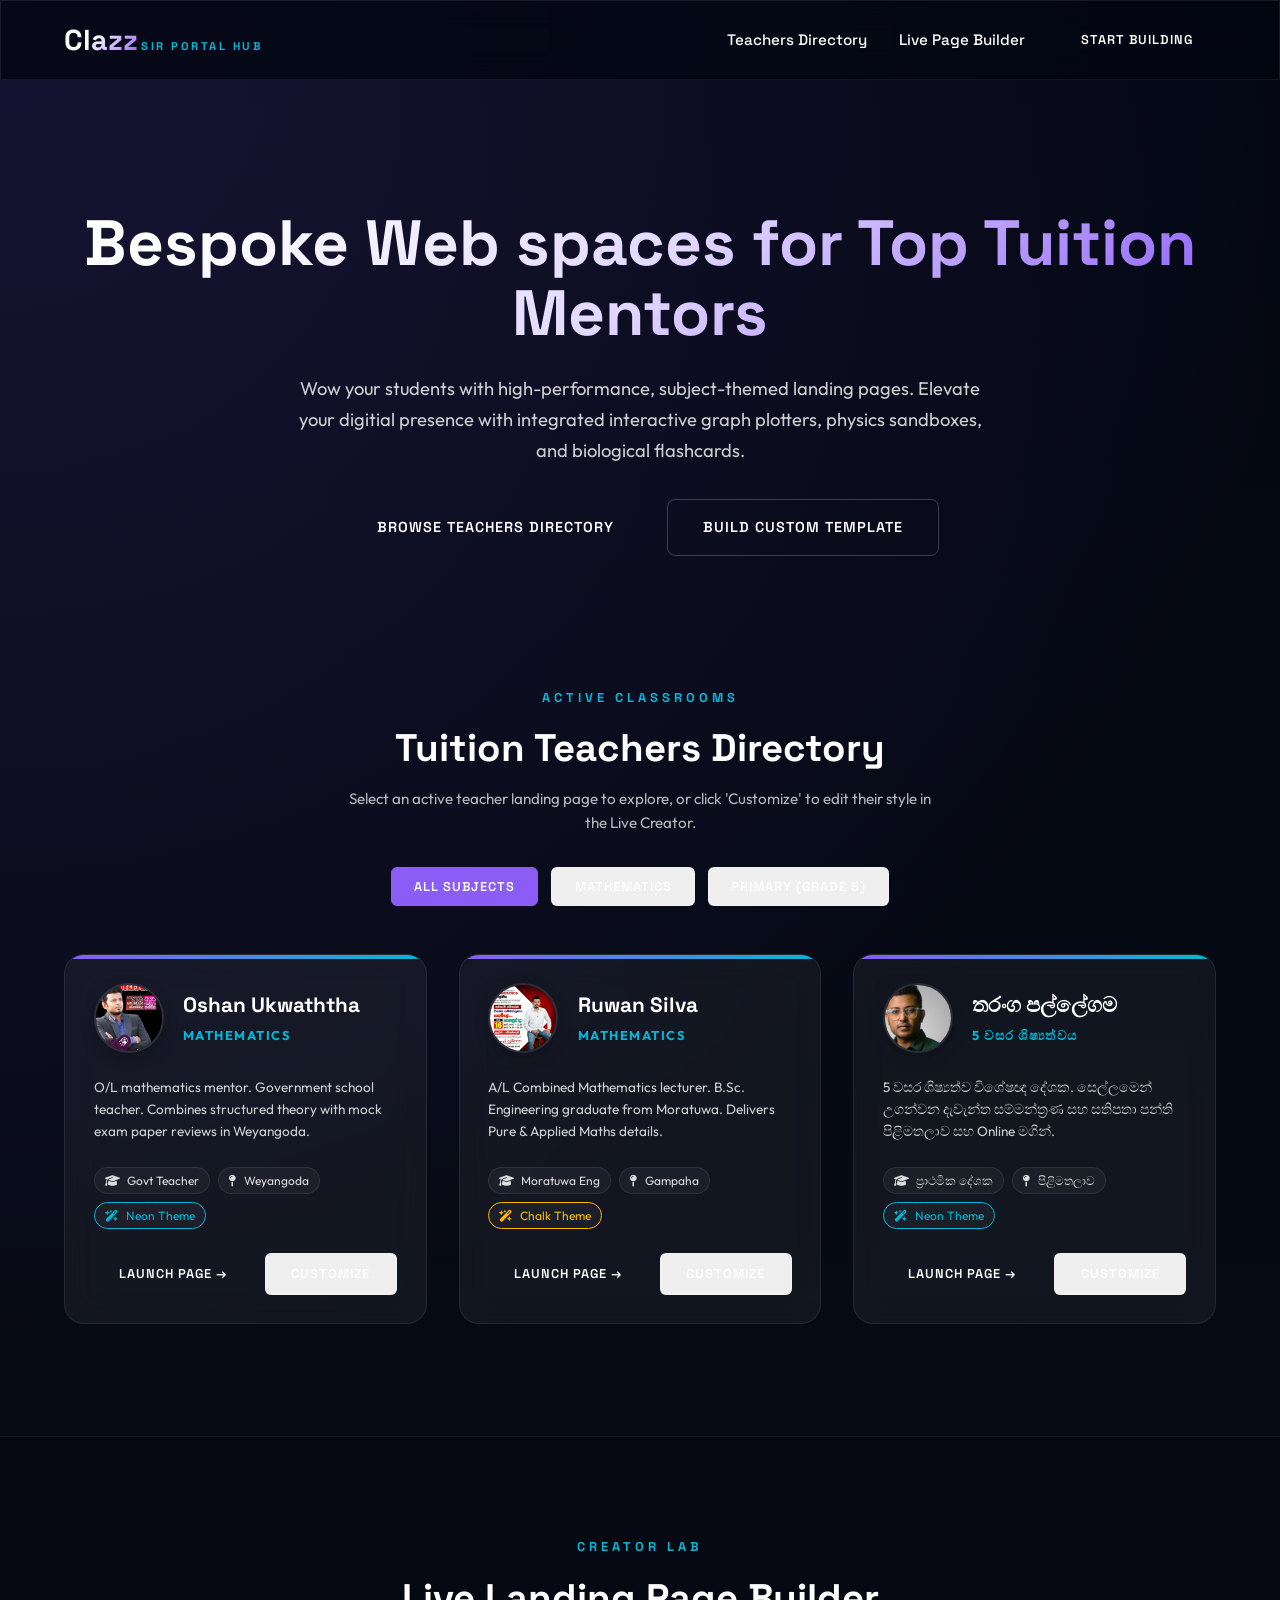
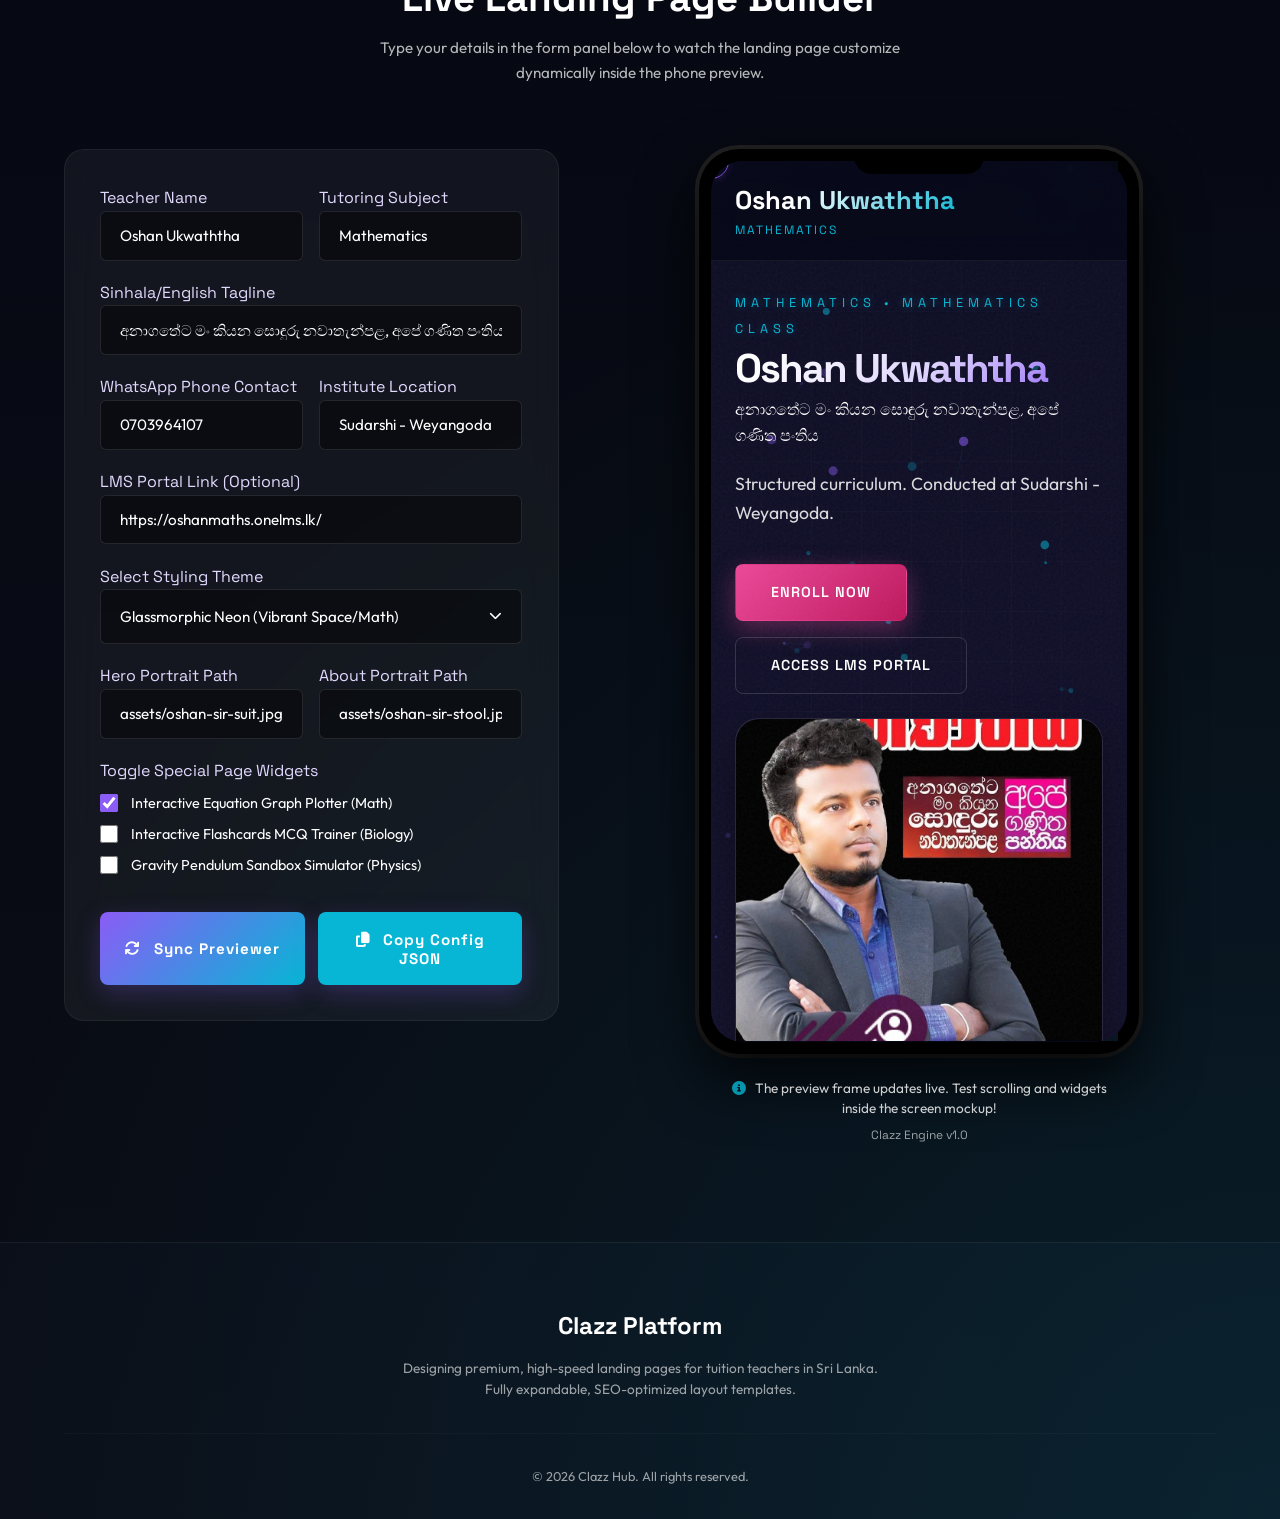
==== commit 71efe088: "Apply script cache-busters v1.0.3 to all HTML templates to fix aggressive browser caching of js file" ====
--- a/index.html
+++ b/index.html
@@ -307,7 +307,7 @@
   </footer>
 
   <!-- Scripts -->
-  <script src="js/config.js?v=1.0.2"></script>
-  <script src="js/hub.js?v=1.0.2"></script>
+  <script src="js/config.js?v=1.0.3"></script>
+  <script src="js/hub.js?v=1.0.3"></script>
 </body>
 </html>
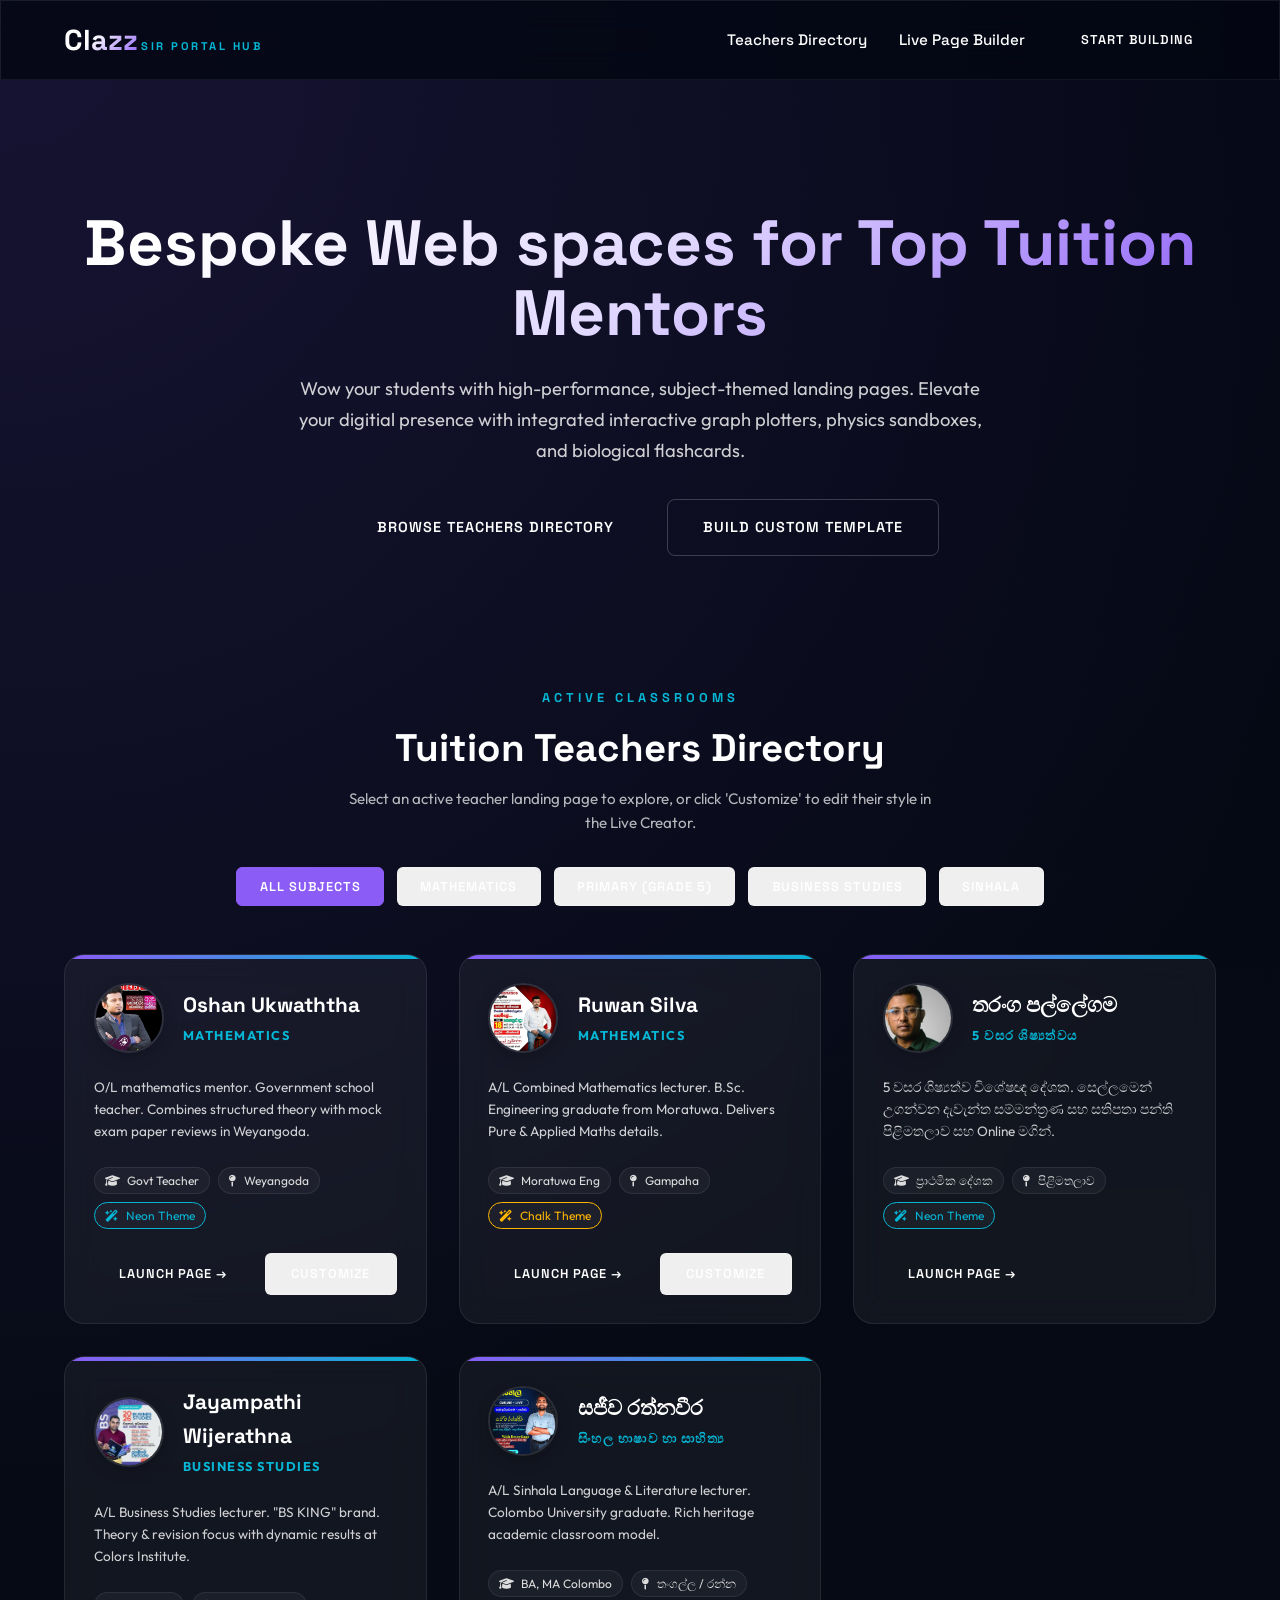
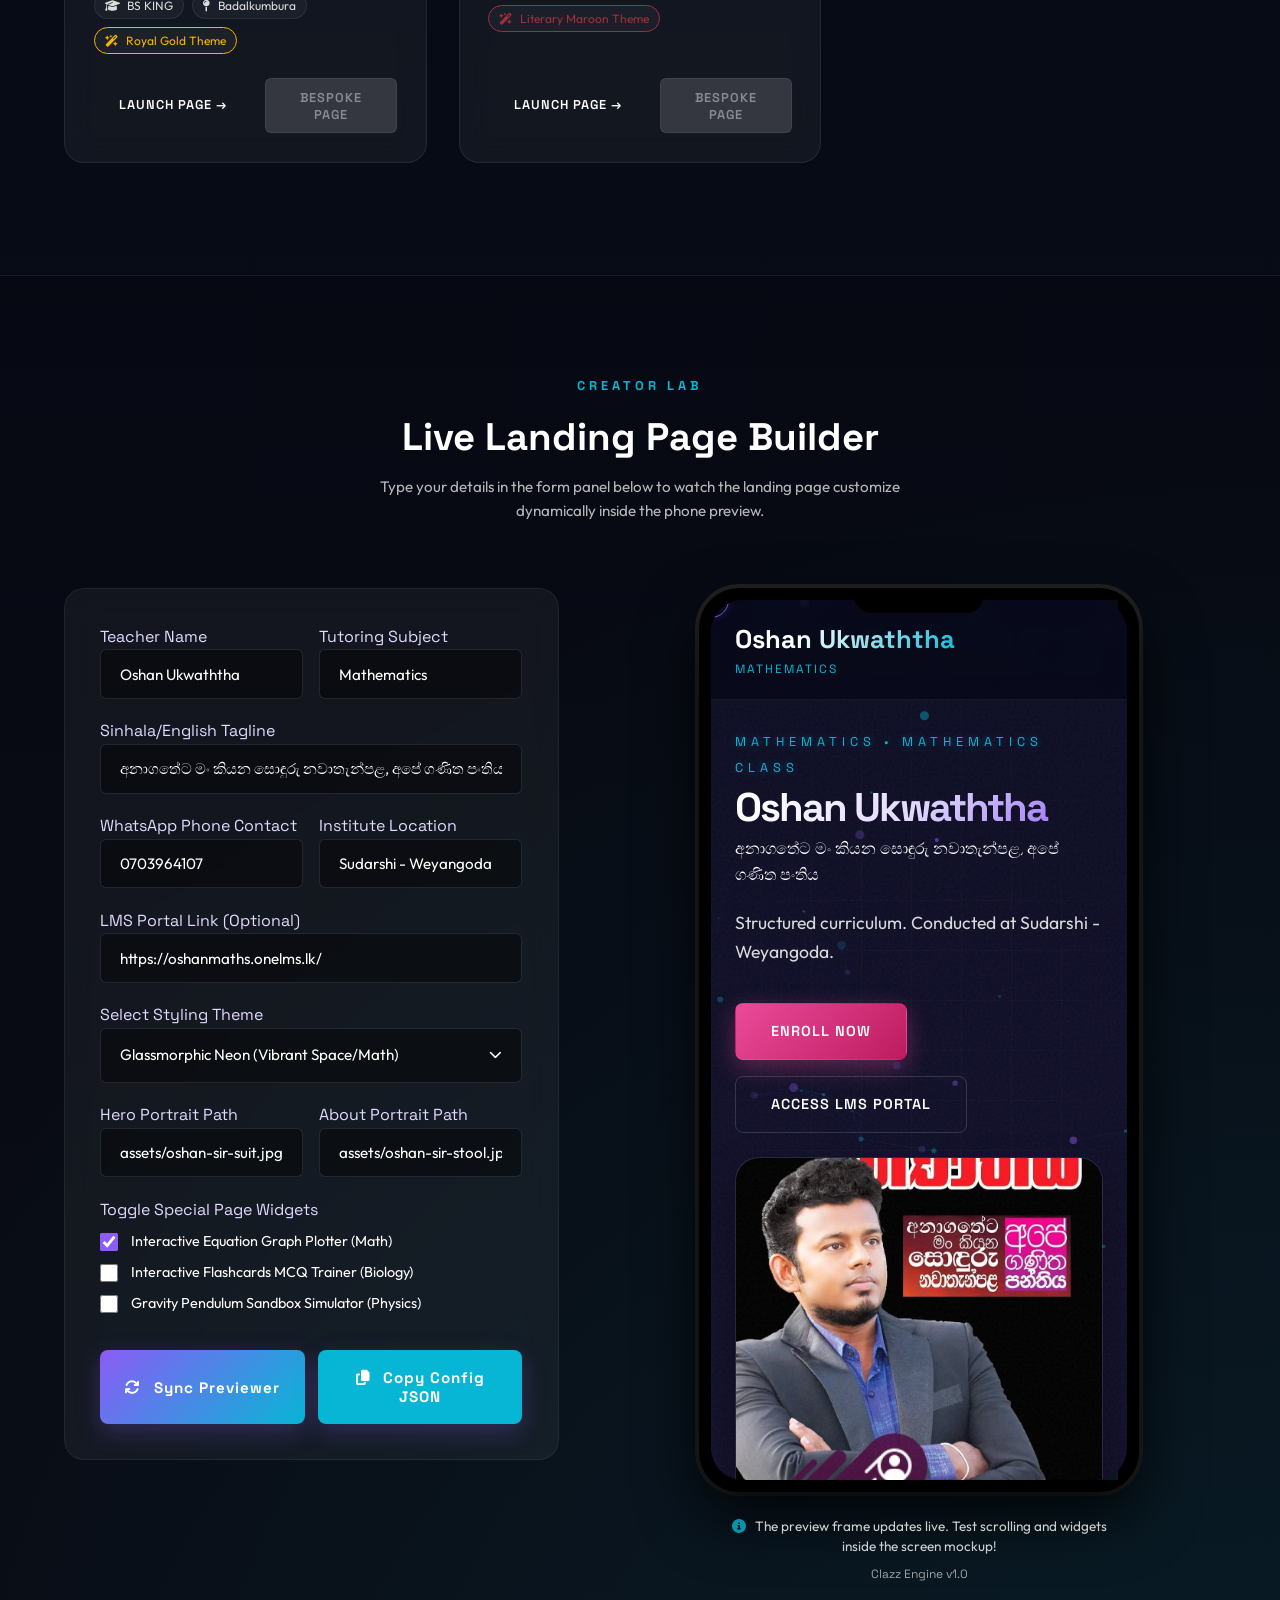
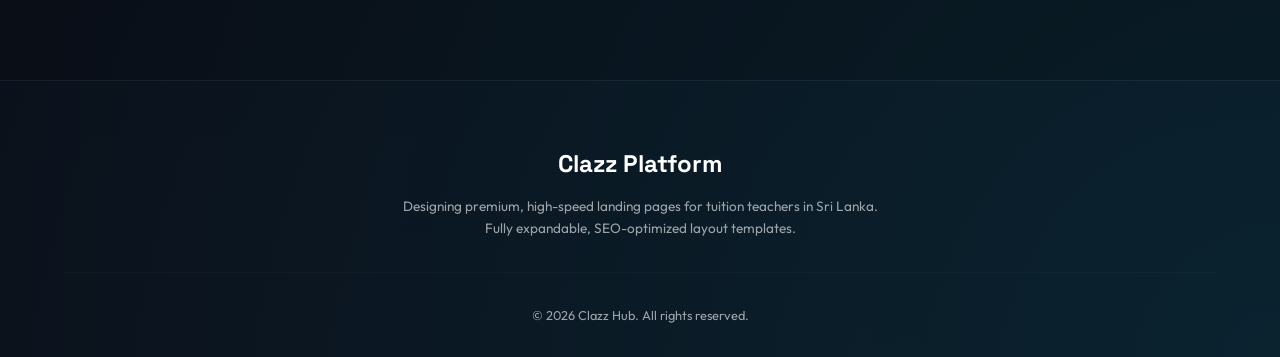
==== commit 03e6bc84: "Update index.html - Add Jayampathi Wijerathna and Sajeewa Rathnaweera bespoke landing pages to teach" ====
--- a/index.html
+++ b/index.html
@@ -96,6 +96,8 @@
         <button class="btn btn-sm hub-filter-tab active" data-filter="all">All Subjects</button>
         <button class="btn btn-sm btn-outline hub-filter-tab" style="color: #fff; border-color: rgba(255,255,255,0.15);" data-filter="mathematics">Mathematics</button>
         <button class="btn btn-sm btn-outline hub-filter-tab" style="color: #fff; border-color: rgba(255,255,255,0.15);" data-filter="primary">Primary (Grade 5)</button>
+        <button class="btn btn-sm btn-outline hub-filter-tab" style="color: #fff; border-color: rgba(255,255,255,0.15);" data-filter="business">Business Studies</button>
+        <button class="btn btn-sm btn-outline hub-filter-tab" style="color: #fff; border-color: rgba(255,255,255,0.15);" data-filter="sinhala">Sinhala</button>
       </div>
       
       <!-- Directory Grid -->
@@ -159,7 +161,48 @@
           </div>
           <div class="hub-card-actions">
             <a href="tharanga-scholarship.html" target="_blank" class="btn btn-sm btn-primary">Launch Page &rarr;</a>
-            <button class="btn btn-sm btn-outline btn-edit-teacher" style="color:#fff; border-color:rgba(255,255,255,0.15);" data-teacher="tharanga">Customize</button>
+          </div>
+        </div>
+        
+        <!-- Jayampathi Sir Card -->
+        <div class="teacher-hub-card glass" data-subject="business">
+          <div class="hub-card-header">
+            <img class="hub-card-avatar" src="assets/jayampathi-sir.jpg" alt="Jayampathi Wijerathna">
+            <div class="hub-card-title">
+              <h3>Jayampathi Wijerathna</h3>
+              <span>Business Studies</span>
+            </div>
+          </div>
+          <p style="font-size: 0.85rem; opacity: 0.8; line-height: 1.6;">A/L Business Studies lecturer. "BS KING" brand. Theory & revision focus with dynamic results at Colors Institute.</p>
+          <div class="hub-card-tags">
+            <span class="hub-card-tag"><i class="fa-solid fa-graduation-cap" style="margin-right: 4px;"></i> BS KING</span>
+            <span class="hub-card-tag"><i class="fa-solid fa-map-pin" style="margin-right: 4px;"></i> Badalkumbura</span>
+            <span class="hub-card-tag" style="border-color: #F4B400; color: #F4B400;"><i class="fa-solid fa-wand-magic-sparkles" style="margin-right: 4px;"></i> Royal Gold Theme</span>
+          </div>
+          <div class="hub-card-actions">
+            <a href="jayampathi-bs-king.html?v=1.0.3" target="_blank" class="btn btn-sm btn-primary">Launch Page &rarr;</a>
+            <button class="btn btn-sm btn-outline" style="color:#fff; border-color:rgba(255,255,255,0.15); opacity: 0.5; cursor: not-allowed;" disabled>Bespoke Page</button>
+          </div>
+        </div>
+
+        <!-- Sajeewa Sir Card -->
+        <div class="teacher-hub-card glass" data-subject="sinhala">
+          <div class="hub-card-header">
+            <img class="hub-card-avatar" src="assets/sajeewa-sir.jpg" alt="සජීව රත්නවීර">
+            <div class="hub-card-title">
+              <h3>සජීව රත්නවීර</h3>
+              <span>සිංහල භාෂාව හා සාහිත්‍ය</span>
+            </div>
+          </div>
+          <p style="font-size: 0.85rem; opacity: 0.8; line-height: 1.6;">A/L Sinhala Language & Literature lecturer. Colombo University graduate. Rich heritage academic classroom model.</p>
+          <div class="hub-card-tags">
+            <span class="hub-card-tag"><i class="fa-solid fa-graduation-cap" style="margin-right: 4px;"></i> BA, MA Colombo</span>
+            <span class="hub-card-tag"><i class="fa-solid fa-map-pin" style="margin-right: 4px;"></i> තංගල්ල / රන්න</span>
+            <span class="hub-card-tag" style="border-color: #A22E3C; color: #A22E3C;"><i class="fa-solid fa-wand-magic-sparkles" style="margin-right: 4px;"></i> Literary Maroon Theme</span>
+          </div>
+          <div class="hub-card-actions">
+            <a href="sajeewa-sinhala.html?v=1.0.0" target="_blank" class="btn btn-sm btn-primary">Launch Page &rarr;</a>
+            <button class="btn btn-sm btn-outline" style="color:#fff; border-color:rgba(255,255,255,0.15); opacity: 0.5; cursor: not-allowed;" disabled>Bespoke Page</button>
           </div>
         </div>
       </div>
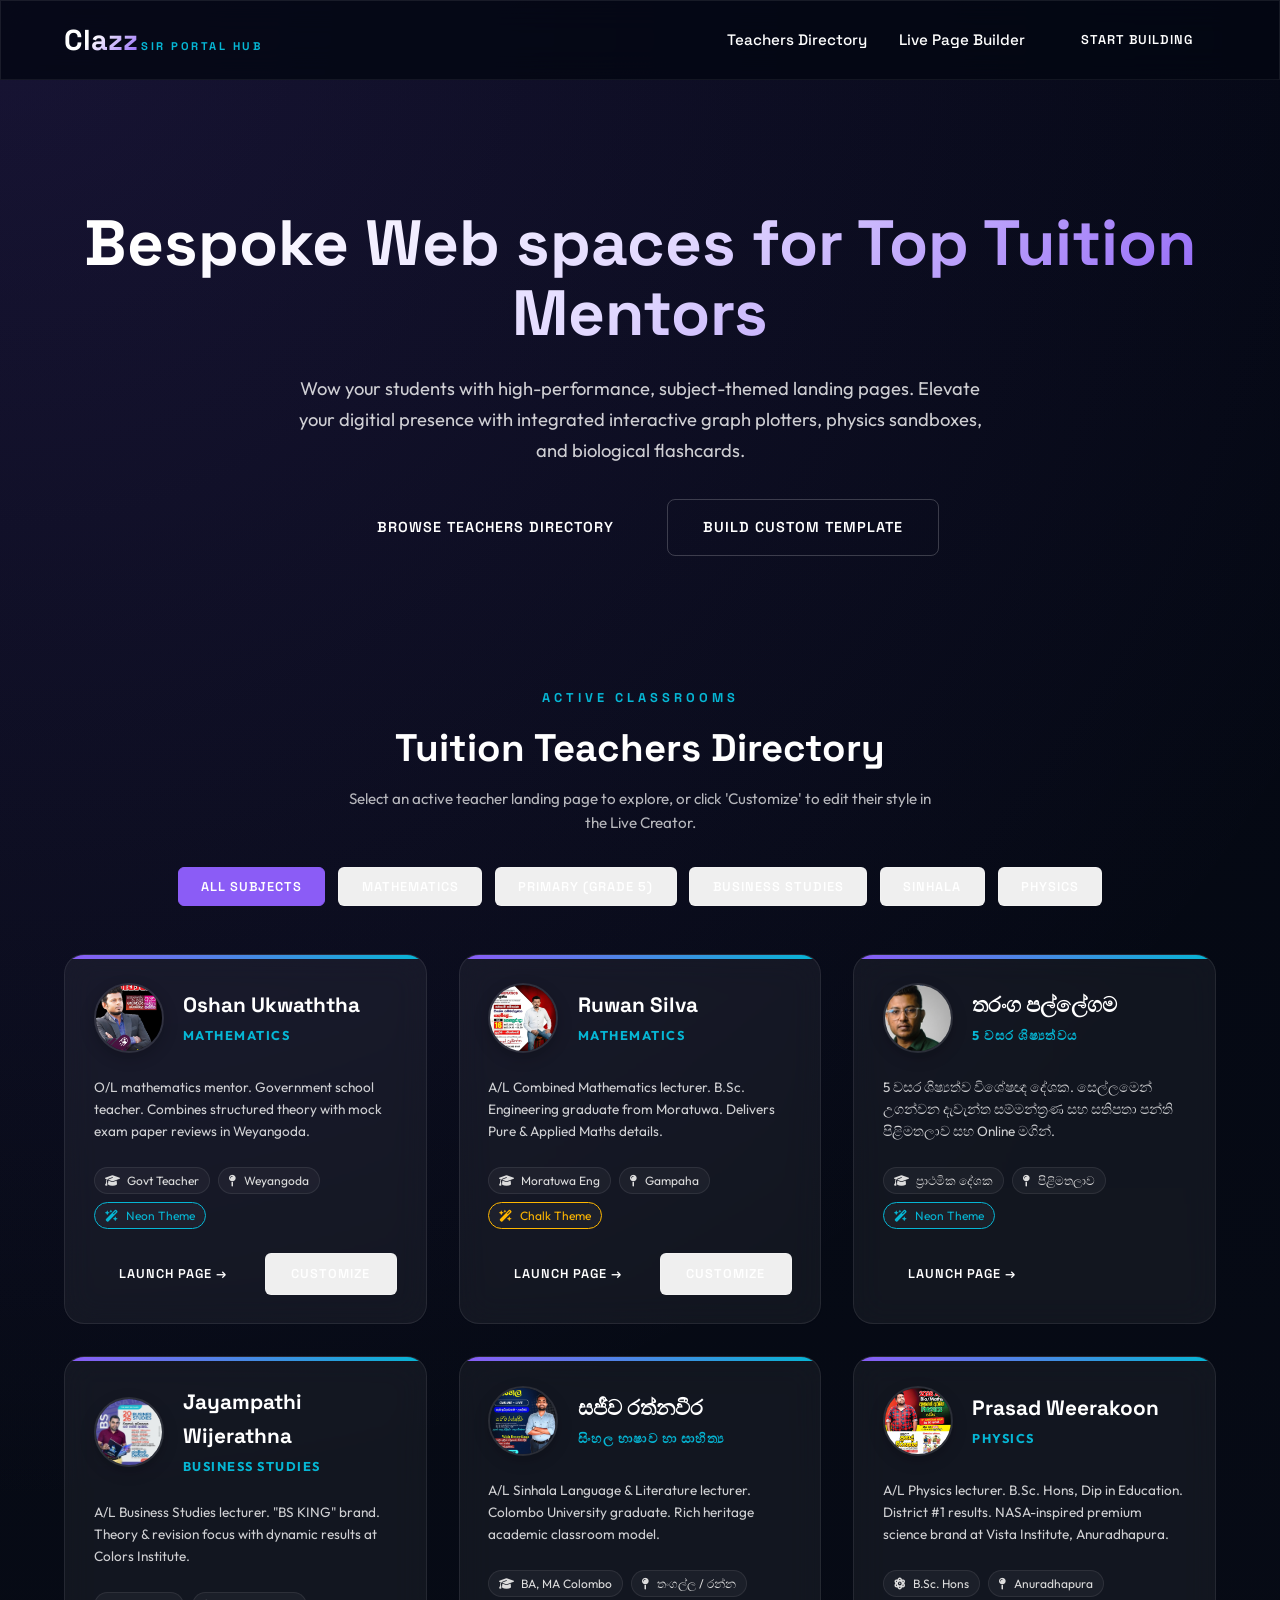
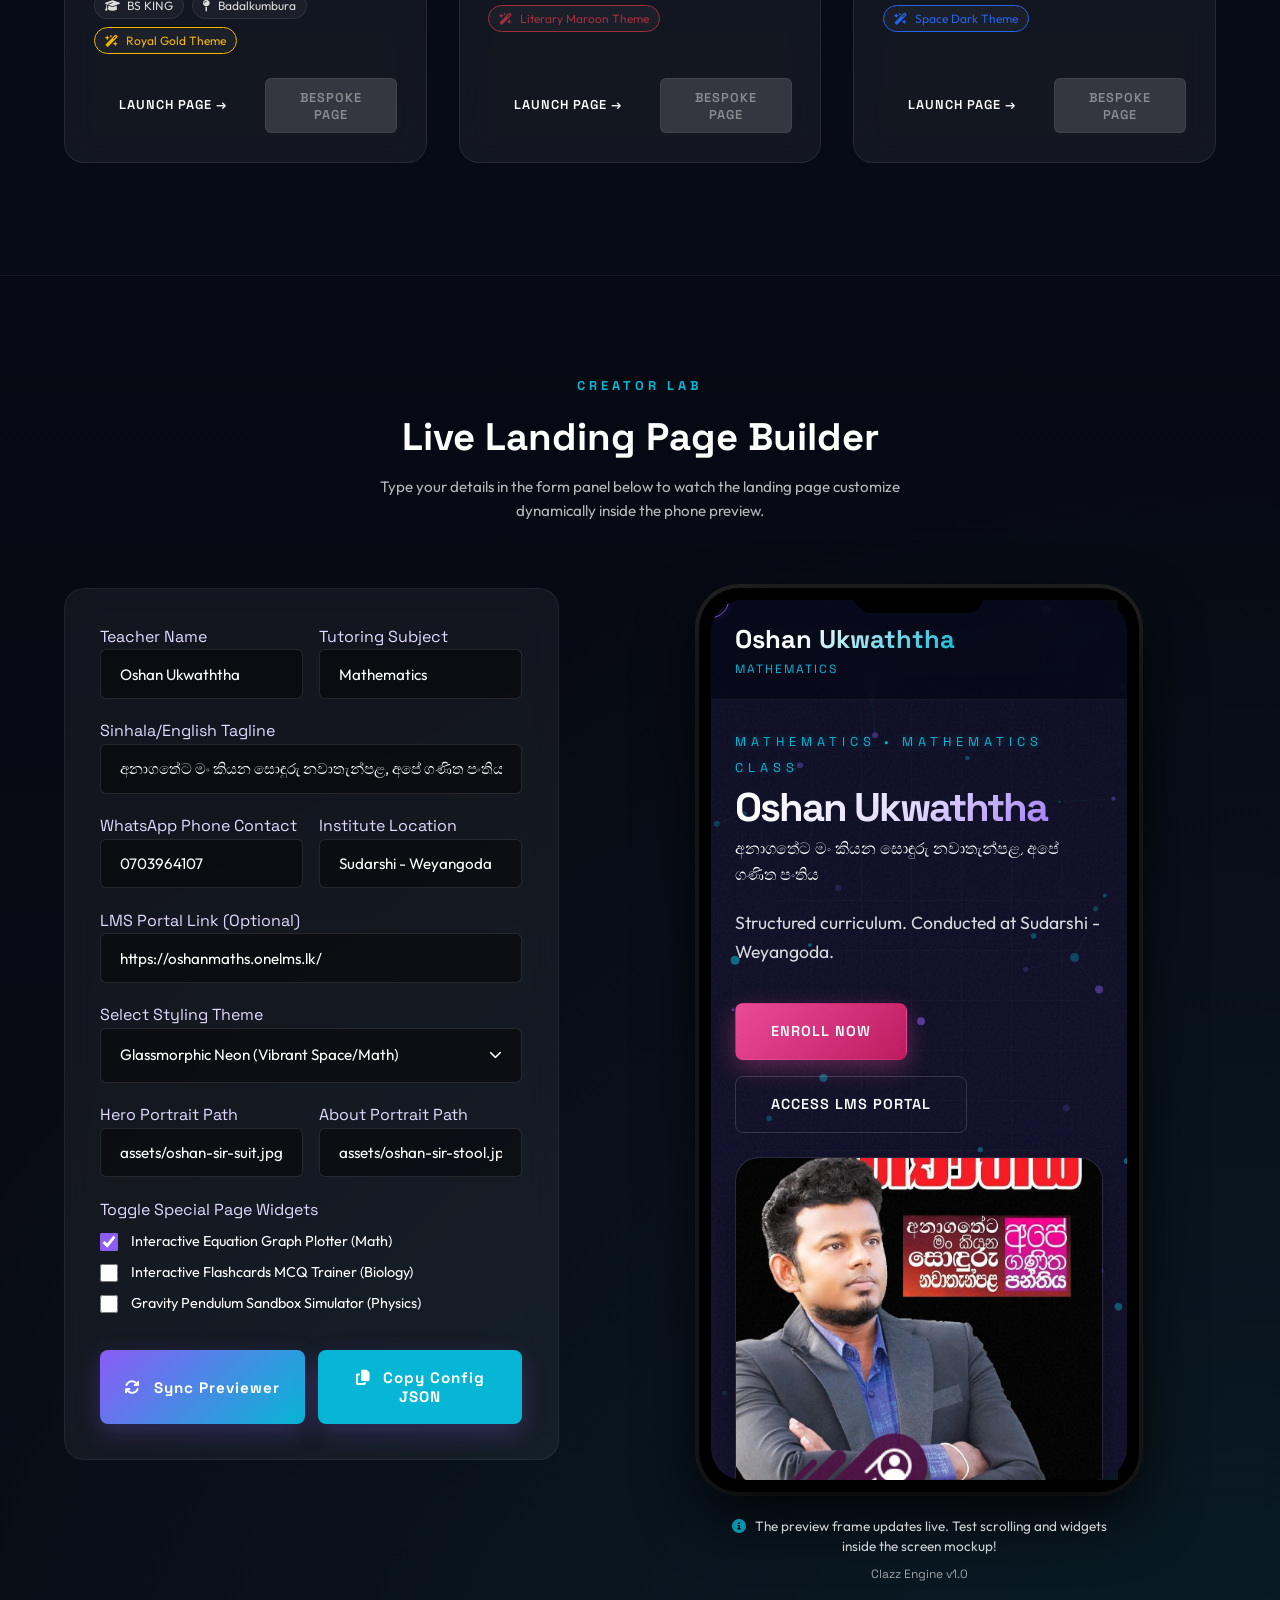
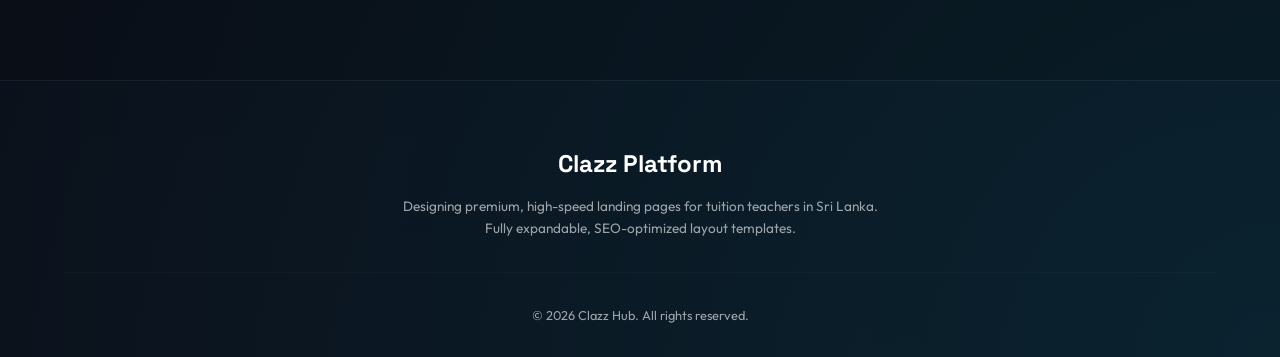
==== commit 04e40919: "Add Prasad Weerakoon NASA-inspired Physics landing page with interactive calculators, particle canva" ====
--- a/index.html
+++ b/index.html
@@ -98,6 +98,7 @@
         <button class="btn btn-sm btn-outline hub-filter-tab" style="color: #fff; border-color: rgba(255,255,255,0.15);" data-filter="primary">Primary (Grade 5)</button>
         <button class="btn btn-sm btn-outline hub-filter-tab" style="color: #fff; border-color: rgba(255,255,255,0.15);" data-filter="business">Business Studies</button>
         <button class="btn btn-sm btn-outline hub-filter-tab" style="color: #fff; border-color: rgba(255,255,255,0.15);" data-filter="sinhala">Sinhala</button>
+        <button class="btn btn-sm btn-outline hub-filter-tab" style="color: #fff; border-color: rgba(255,255,255,0.15);" data-filter="physics">Physics</button>
       </div>
       
       <!-- Directory Grid -->
@@ -202,6 +203,27 @@
           </div>
           <div class="hub-card-actions">
             <a href="sajeewa-sinhala.html?v=1.0.0" target="_blank" class="btn btn-sm btn-primary">Launch Page &rarr;</a>
+            <button class="btn btn-sm btn-outline" style="color:#fff; border-color:rgba(255,255,255,0.15); opacity: 0.5; cursor: not-allowed;" disabled>Bespoke Page</button>
+          </div>
+        </div>
+
+        <!-- Prasad Sir Card -->
+        <div class="teacher-hub-card glass" data-subject="physics">
+          <div class="hub-card-header">
+            <img class="hub-card-avatar" src="assets/prasad-sir.jpg" alt="Prasad Weerakoon">
+            <div class="hub-card-title">
+              <h3>Prasad Weerakoon</h3>
+              <span>Physics</span>
+            </div>
+          </div>
+          <p style="font-size: 0.85rem; opacity: 0.8; line-height: 1.6;">A/L Physics lecturer. B.Sc. Hons, Dip in Education. District #1 results. NASA-inspired premium science brand at Vista Institute, Anuradhapura.</p>
+          <div class="hub-card-tags">
+            <span class="hub-card-tag"><i class="fa-solid fa-atom" style="margin-right: 4px;"></i> B.Sc. Hons</span>
+            <span class="hub-card-tag"><i class="fa-solid fa-map-pin" style="margin-right: 4px;"></i> Anuradhapura</span>
+            <span class="hub-card-tag" style="border-color: #2563EB; color: #2563EB;"><i class="fa-solid fa-wand-magic-sparkles" style="margin-right: 4px;"></i> Space Dark Theme</span>
+          </div>
+          <div class="hub-card-actions">
+            <a href="prasad-physics.html?v=1.0.0" target="_blank" class="btn btn-sm btn-primary">Launch Page &rarr;</a>
             <button class="btn btn-sm btn-outline" style="color:#fff; border-color:rgba(255,255,255,0.15); opacity: 0.5; cursor: not-allowed;" disabled>Bespoke Page</button>
           </div>
         </div>
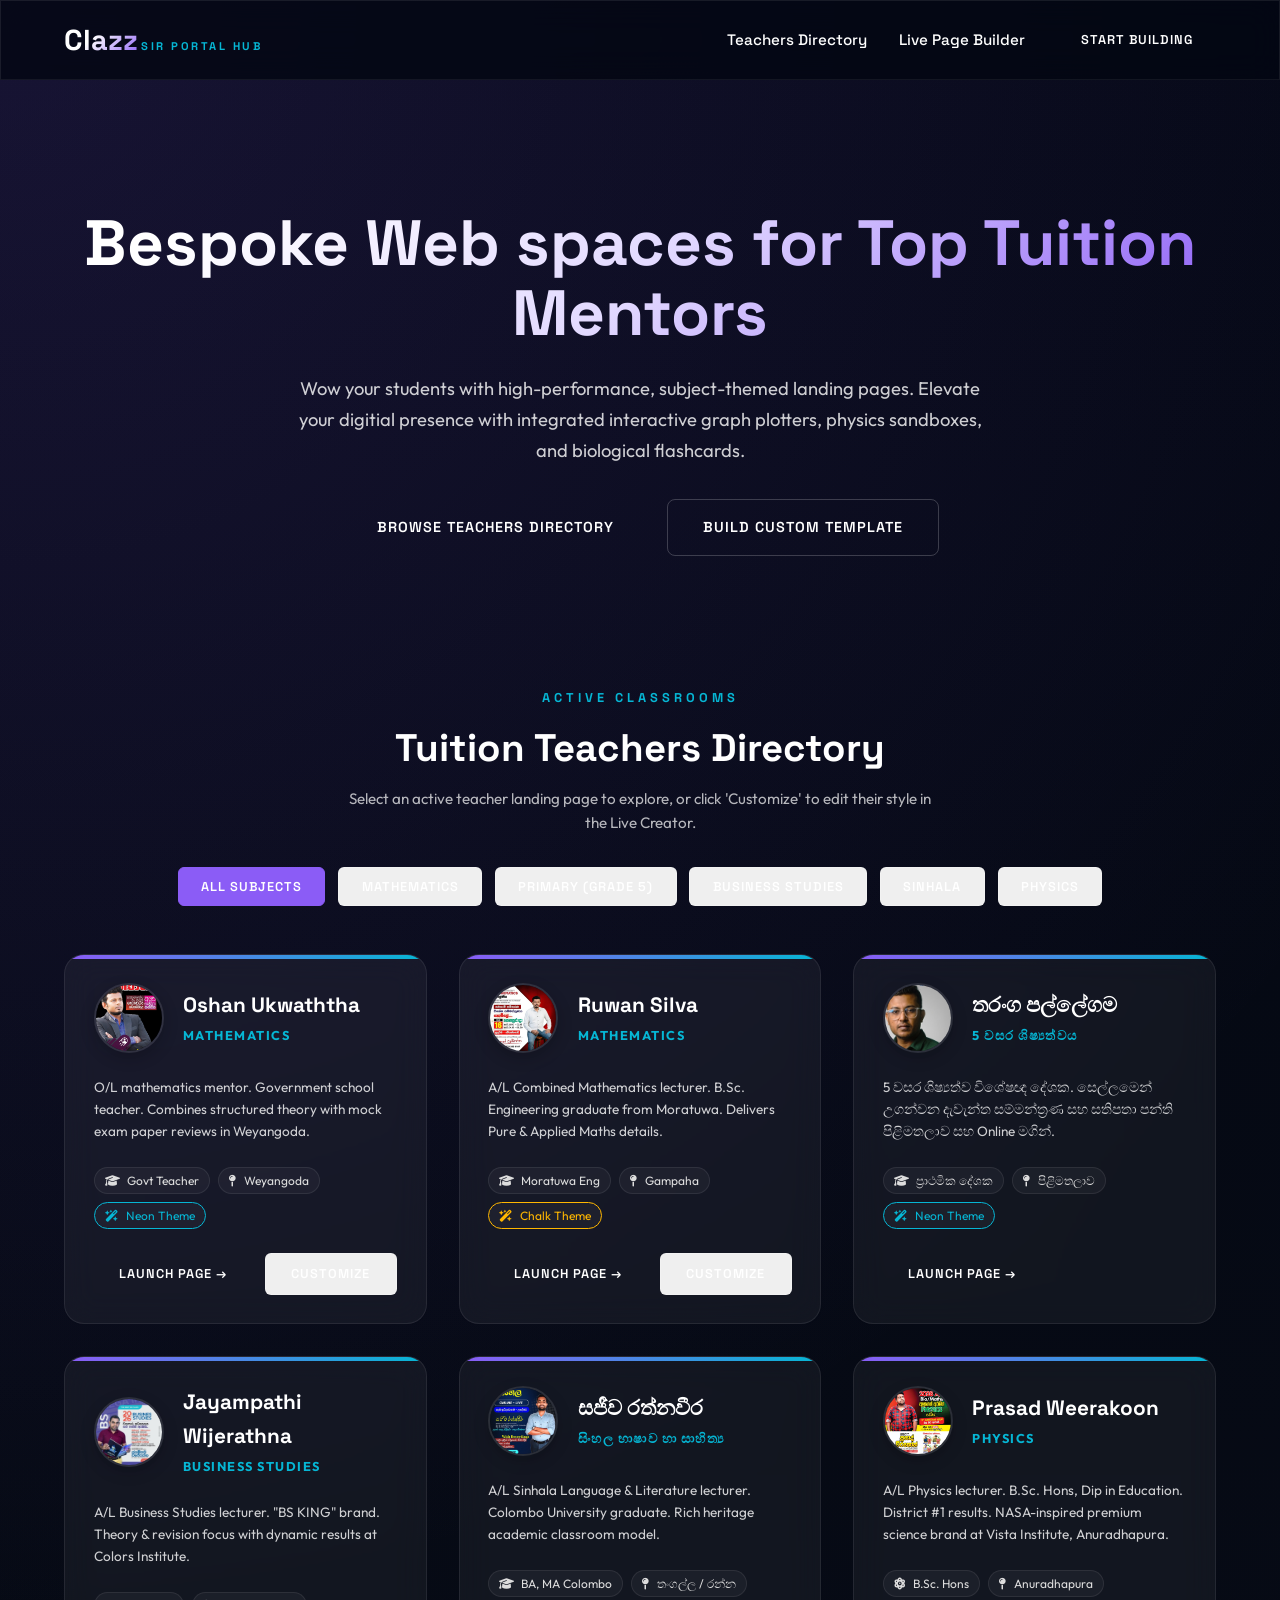
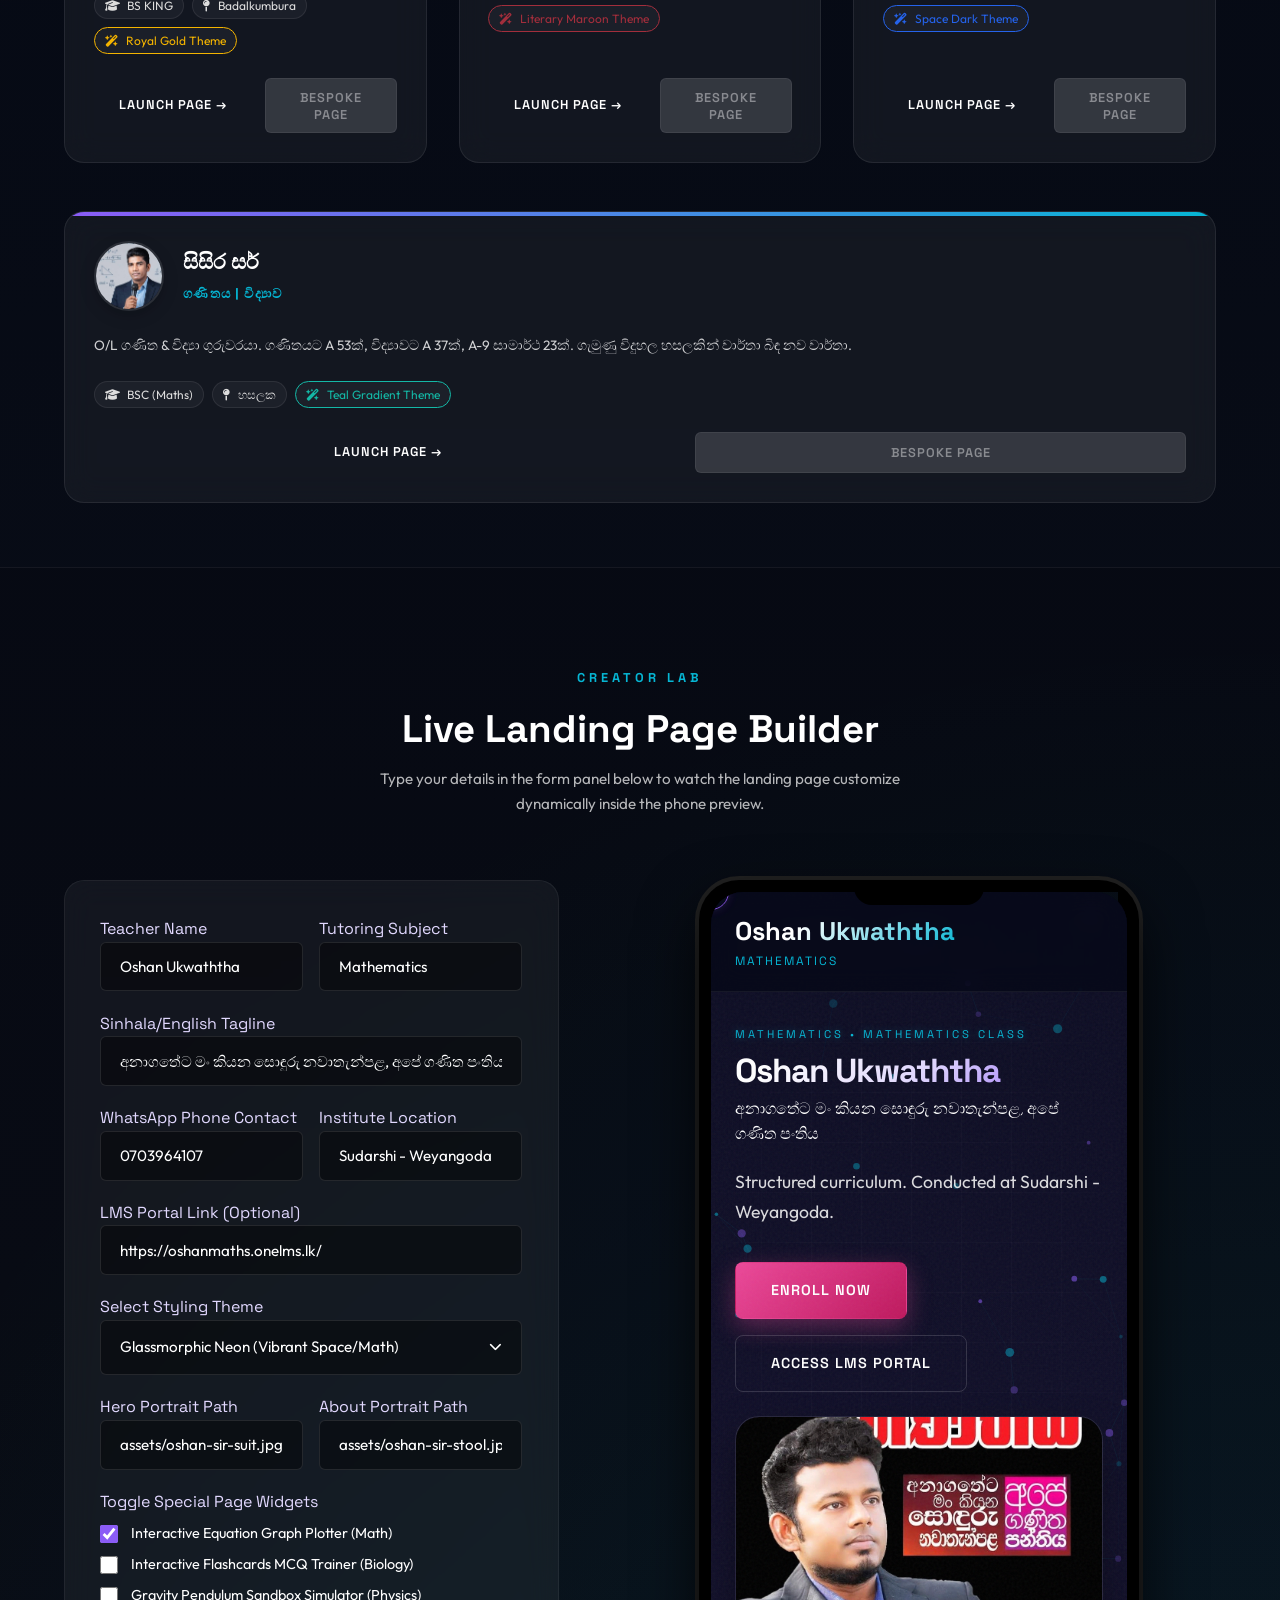
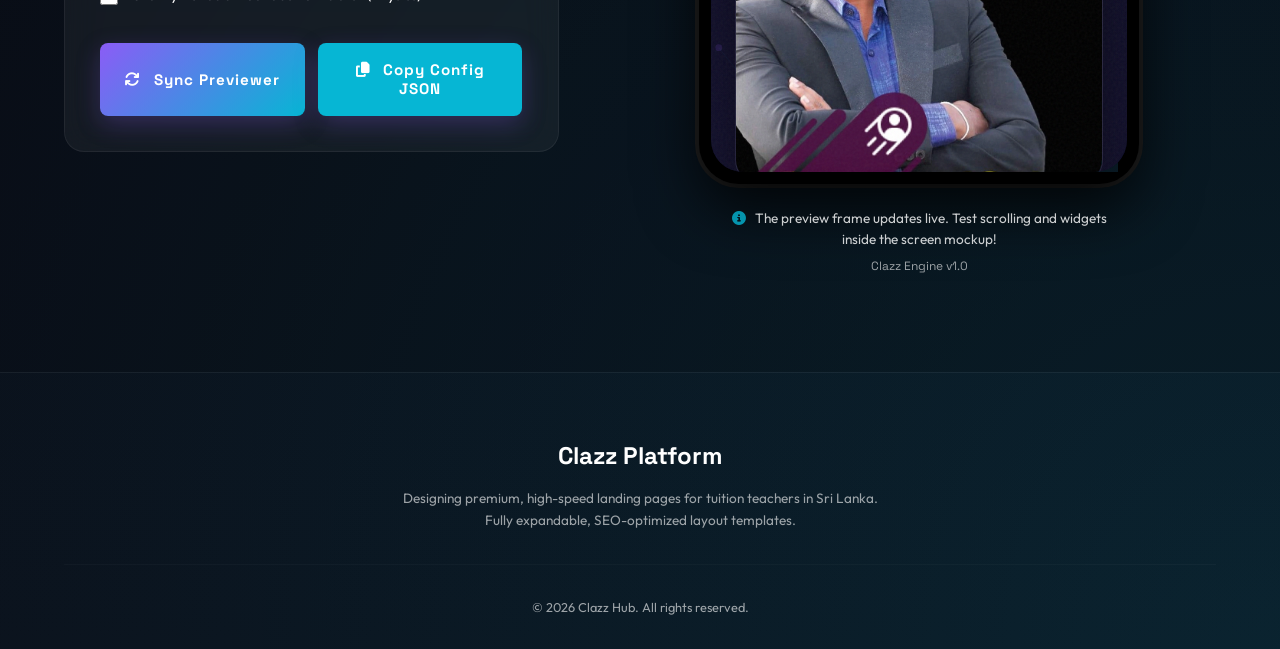
==== commit 044d1c91: "Add Sisira Sir premium O/L Maths & Science landing page with teal-indigo gradient theme, animated ac" ====
--- a/index.html
+++ b/index.html
@@ -226,6 +226,28 @@
             <a href="prasad-physics.html?v=1.0.0" target="_blank" class="btn btn-sm btn-primary">Launch Page &rarr;</a>
             <button class="btn btn-sm btn-outline" style="color:#fff; border-color:rgba(255,255,255,0.15); opacity: 0.5; cursor: not-allowed;" disabled>Bespoke Page</button>
           </div>
+          </div>
+        </div>
+
+        <!-- Sisira Sir Card -->
+        <div class="teacher-hub-card glass" data-subject="mathematics">
+          <div class="hub-card-header">
+            <img class="hub-card-avatar" src="assets/sisira-sir.jpg" alt="සිසිර සර්">
+            <div class="hub-card-title">
+              <h3>සිසිර සර්</h3>
+              <span>ගණිතය | විද්‍යාව</span>
+            </div>
+          </div>
+          <p style="font-size: 0.85rem; opacity: 0.8; line-height: 1.6;">O/L ගණිත & විද්‍යා ගුරුවරයා. ගණිතයට A 53ක්, විද්‍යාවට A 37ක්, A-9 සාමාර්ථ 23ක්. ගැමුණු විදුහල හසලකින් වාර්තා බිඳ නව වාර්තා.</p>
+          <div class="hub-card-tags">
+            <span class="hub-card-tag"><i class="fa-solid fa-graduation-cap" style="margin-right: 4px;"></i> BSC (Maths)</span>
+            <span class="hub-card-tag"><i class="fa-solid fa-map-pin" style="margin-right: 4px;"></i> හසලක</span>
+            <span class="hub-card-tag" style="border-color: #14B8A6; color: #14B8A6;"><i class="fa-solid fa-wand-magic-sparkles" style="margin-right: 4px;"></i> Teal Gradient Theme</span>
+          </div>
+          <div class="hub-card-actions">
+            <a href="sisira-maths.html?v=1.0.0" target="_blank" class="btn btn-sm btn-primary">Launch Page &rarr;</a>
+            <button class="btn btn-sm btn-outline" style="color:#fff; border-color:rgba(255,255,255,0.15); opacity: 0.5; cursor: not-allowed;" disabled>Bespoke Page</button>
+          </div>
         </div>
       </div>
     </div>
